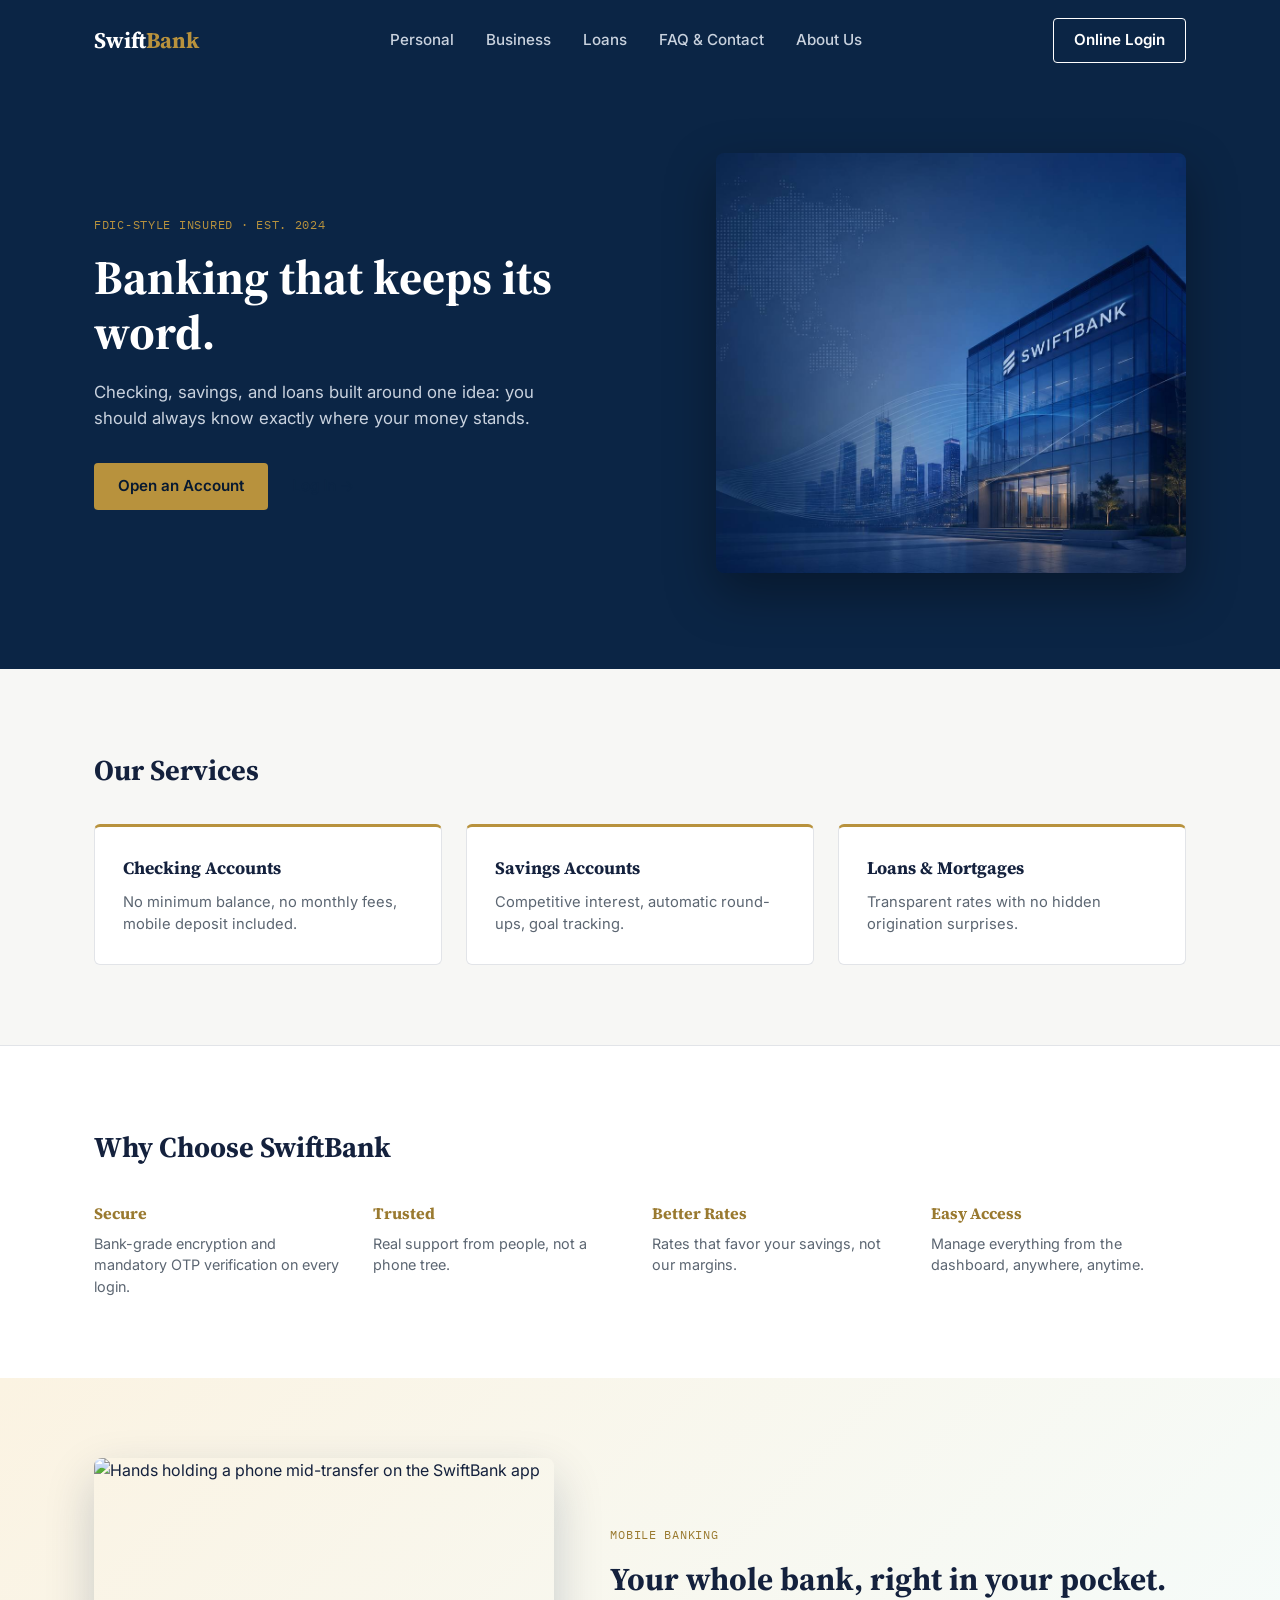
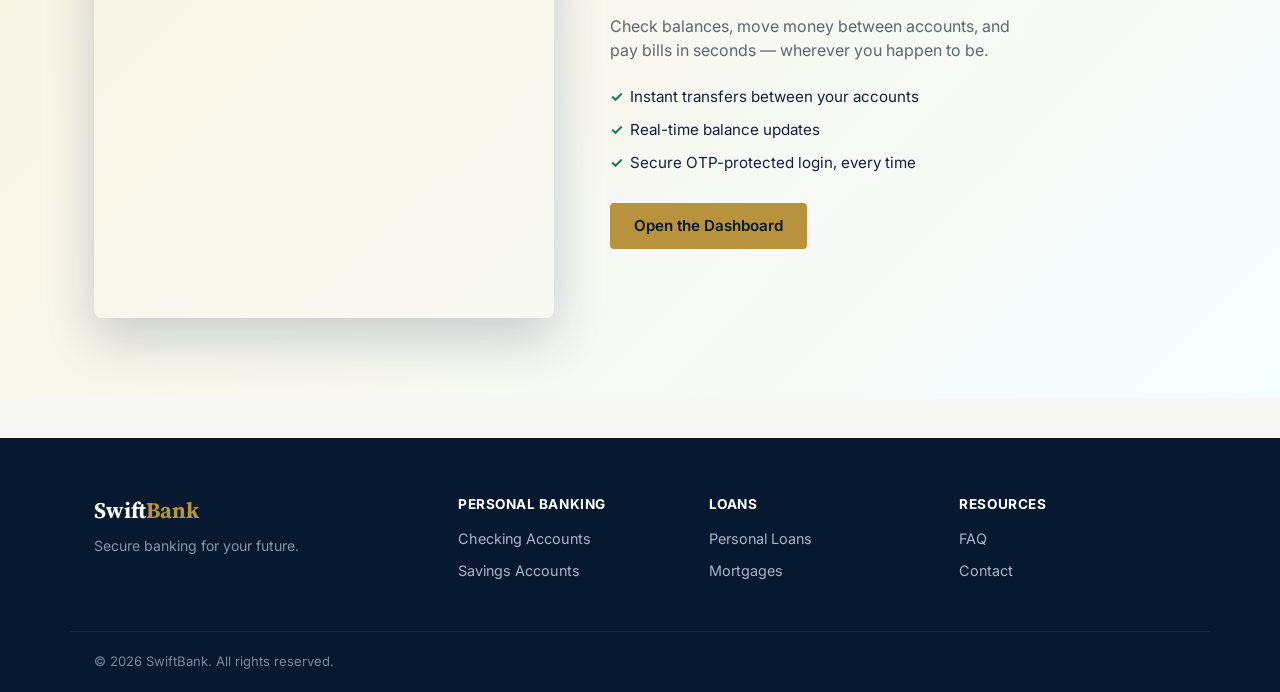
==== index.html @ f2fc4109 "first commit" ====
<!DOCTYPE html>
<html lang="en">
<head>
  <meta charset="UTF-8">
  <meta name="viewport" content="width=device-width, initial-scale=1.0">
  <title>SwiftBank | Secure Banking for Your Future</title>
  <link rel="preconnect" href="https://fonts.googleapis.com">
  <link href="https://fonts.googleapis.com/css2?family=Source+Serif+4:wght@600;700&family=Inter:wght@400;500;600&family=IBM+Plex+Mono:wght@500&display=swap" rel="stylesheet">
  <link rel="stylesheet" href="Asset/css/index.css">
  <link rel="shortcut icon" href="Asset/image/photo_6044102881058688606_y.jpg" type="image/x-icon">
</head>
<body>

  <header class="site-header">
    <div class="container nav-wrap">
      <a href="index.html" class="logo">Swift<span>Bank</span></a>
      <nav class="main-nav">
        <a href="accounts.html">Personal</a>
        <a href="accounts.html#business">Business</a>
        <a href="loans.html">Loans</a>
        <a href="faq-contact.html">FAQ &amp; Contact</a>
        <a href="about us.html">About Us</a>
      </nav>
      <a href="login.html" class="btn btn-outline">Online Login</a>
    </div>
  </header>

  <section class="hero">
    <div class="container hero-wrap">
      <div class="hero-copy">
        <p class="eyebrow">FDIC-style insured &middot; est. 2024</p>
        <h1>Banking that keeps its word.</h1>
        <p class="hero-sub">Checking, savings, and loans built around one idea: you should always know exactly where your money stands.</p>
        <div class="hero-actions">
          <a href="signup.html" class="btn btn-primary">Open an Account</a>
          <a href="login.html" class="btn btn-ghost">Log In &rarr;</a>
        </div>
      </div>
      <div class="hero-image">
        <img src="Asset/image/photo_6044102881058688589_y.jpg" alt="Colleagues smiling and reviewing finances together in a modern office">
      </div>
    </div>
  </section>

  <section class="services">
    <div class="container">
      <h2>Our Services</h2>
      <div class="card-grid">
        <a href="accounts.html" class="service-card">
          <h3>Checking Accounts</h3>
          <p>No minimum balance, no monthly fees, mobile deposit included.</p>
        </a>
        <a href="accounts.html" class="service-card">
          <h3>Savings Accounts</h3>
          <p>Competitive interest, automatic round-ups, goal tracking.</p>
        </a>
        <a href="loans.html" class="service-card">
          <h3>Loans &amp; Mortgages</h3>
          <p>Transparent rates with no hidden origination surprises.</p>
        </a>
      </div>
    </div>
  </section>

  <section class="why-us">
    <div class="container">
      <h2>Why Choose SwiftBank</h2>
      <div class="why-grid">
        <div class="why-item">
          <h3>Secure</h3>
          <p>Bank-grade encryption and mandatory OTP verification on every login.</p>
        </div>
        <div class="why-item">
          <h3>Trusted</h3>
          <p>Real support from people, not a phone tree.</p>
        </div>
        <div class="why-item">
          <h3>Better Rates</h3>
          <p>Rates that favor your savings, not our margins.</p>
        </div>
        <div class="why-item">
          <h3>Easy Access</h3>
          <p>Manage everything from the dashboard, anywhere, anytime.</p>
        </div>
      </div>
    </div>
  </section>

  <section class="mobile-feature">
    <div class="container mobile-feature-wrap">
      <div class="mobile-feature-image">
        <img src="https://images.unsplash.com/photo-1681826291722-70bd7e9e6fc3?auto=format&fit=crop&w=800&q=80" alt="Hands holding a phone mid-transfer on the SwiftBank app">
      </div>
      <div class="mobile-feature-copy">
        <p class="eyebrow eyebrow--dark">Mobile Banking</p>
        <h2>Your whole bank, right in your pocket.</h2>
        <p class="mobile-feature-sub">Check balances, move money between accounts, and pay bills in seconds &mdash; wherever you happen to be.</p>
        <ul class="feature-list">
          <li>Instant transfers between your accounts</li>
          <li>Real-time balance updates</li>
          <li>Secure OTP-protected login, every time</li>
        </ul>
        <a href="signup.html" class="btn btn-primary">Open the Dashboard</a>
      </div>
    </div>
  </section>

  <footer class="site-footer">
    <div class="container footer-wrap">
      <div>
        <p class="logo footer-logo">Swift<span>Bank</span></p>
        <p class="footer-tagline">Secure banking for your future.</p>
      </div>
      <div class="footer-col">
        <h4>Personal Banking</h4>
        <a href="accounts.html">Checking Accounts</a>
        <a href="accounts.html">Savings Accounts</a>
      </div>
      <div class="footer-col">
        <h4>Loans</h4>
        <a href="loans.html">Personal Loans</a>
        <a href="loans.html">Mortgages</a>
      </div>
      <div class="footer-col">
        <h4>Resources</h4>
        <a href="faq-contact.html">FAQ</a>
        <a href="faq-contact.html">Contact</a>
      </div>
    </div>
    <div class="container footer-bottom">
      <p>&copy; 2026 SwiftBank. All rights reserved.</p>
    </div>
  </footer>

</body>
</html>
---- Asset/css/index.css ----
/* ---------- Reset ---------- */
* { margin: 0; padding: 0; box-sizing: border-box; }
img { max-width: 100%; display: block; }
a { text-decoration: none; color: inherit; }
ul { list-style: none; }

/* ---------- Tokens ---------- */
:root {
  --navy: #0B2545;
  --navy-dark: #071931;
  --ink: #14213D;
  --slate: #5C6672;
  --brass: #B8923D;
  --brass-dark: #9A7A30;
  --green: #1F7A5C;
  --bg: #F7F7F5;
  --white: #FFFFFF;
  --border: #E2E4E8;

  --font-display: 'Source Serif 4', Georgia, serif;
  --font-body: 'Inter', sans-serif;
  --font-mono: 'IBM Plex Mono', monospace;
}

body {
  font-family: var(--font-body);
  color: var(--ink);
  background: var(--bg);
  line-height: 1.5;
}

.container {
  max-width: 1140px;
  margin: 0 auto;
  padding: 0 24px;
}

h1, h2, h3 { font-family: var(--font-display); font-weight: 700; }

/* ---------- Buttons ---------- */
.btn {
  display: inline-block;
  padding: 12px 24px;
  border-radius: 4px;
  font-weight: 600;
  font-size: 0.95rem;
  transition: background 0.2s ease, color 0.2s ease, border-color 0.2s ease;
}
.btn-primary { background: var(--brass); color: var(--navy-dark); }
.btn-primary:hover { background: var(--brass-dark); }
.btn-outline { border: 1px solid var(--white); color: var(--white); padding: 10px 20px; }
.btn-outline:hover { background: var(--white); color: var(--navy); }
.btn-ghost { color: var(--navy); padding: 12px 4px; }
.btn-ghost:hover { color: var(--brass-dark); }

/* ---------- Header ---------- */
.site-header { background: var(--navy); }
.nav-wrap {
  display: flex;
  align-items: center;
  justify-content: space-between;
  padding: 18px 24px;
}
.logo { font-family: var(--font-display); font-size: 1.4rem; font-weight: 700; color: var(--white); }
.logo span { color: var(--brass); }
.main-nav { display: flex; gap: 32px; }
.main-nav a { color: #C9D2DE; font-weight: 500; font-size: 0.95rem; }
.main-nav a:hover { color: var(--white); }

/* ---------- Hero ---------- */
.hero { background: var(--navy); color: var(--white); padding: 72px 0 96px; }
.hero-wrap {
  display: grid;
  grid-template-columns: 1.1fr 0.9fr;
  gap: 48px;
  align-items: center;
}
.eyebrow {
  font-family: var(--font-mono);
  font-size: 0.75rem;
  letter-spacing: 0.06em;
  text-transform: uppercase;
  color: var(--brass);
  margin-bottom: 16px;
}
.hero h1 { font-size: 3rem; line-height: 1.15; margin-bottom: 20px; }
.hero-sub { color: #C9D2DE; font-size: 1.05rem; max-width: 44ch; margin-bottom: 32px; }
.hero-actions { display: flex; gap: 20px; align-items: center; }

/* Statement card: signature element */
.hero-statement {
  background: var(--navy-dark);
  border: 1px solid rgba(255,255,255,0.1);
  border-radius: 8px;
  padding: 28px;
}
.statement-label { font-family: var(--font-mono); font-size: 0.75rem; color: #93A0B4; text-transform: uppercase; letter-spacing: 0.05em; }
.statement-figure { font-family: var(--font-mono); font-size: 2.4rem; color: var(--white); margin: 8px 0 24px; }
.statement-lines { border-top: 1px dashed rgba(255,255,255,0.15); }
.statement-row {
  display: flex;
  justify-content: space-between;
  font-family: var(--font-mono);
  font-size: 0.9rem;
  padding: 12px 0;
  border-bottom: 1px dashed rgba(255,255,255,0.15);
  color: #C9D2DE;
}

.hero-image { border-radius: 8px; overflow: hidden; box-shadow: 0 20px 50px rgba(0,0,0,0.35); }
.hero-image img { width: 100%; height: 420px; object-fit: cover; }

/* ---------- Services ---------- */
.services { padding: 80px 0; }
.services h2 { font-size: 1.8rem; margin-bottom: 32px; }
.card-grid { display: grid; grid-template-columns: repeat(3, 1fr); gap: 24px; }
.service-card {
  background: var(--white);
  border: 1px solid var(--border);
  border-top: 3px solid var(--brass);
  border-radius: 6px;
  padding: 28px;
}
.service-card:hover { border-color: var(--brass); box-shadow: 0 4px 16px rgba(11,37,69,0.08); }
.service-card h3 { font-size: 1.1rem; margin-bottom: 10px; }
.service-card p { color: var(--slate); font-size: 0.92rem; }

/* ---------- Why Us ---------- */
.why-us { background: var(--white); padding: 80px 0; border-top: 1px solid var(--border); }
.why-us h2 { font-size: 1.8rem; margin-bottom: 32px; }
.why-grid { display: grid; grid-template-columns: repeat(4, 1fr); gap: 24px; }

.why-item h3 { font-size: 1rem; color: var(--brass-dark); margin-bottom: 8px; }
.why-item p { color: var(--slate); font-size: 0.9rem; }

/* ---------- Footer ---------- */
.site-footer { background: var(--navy-dark); color: #C9D2DE; padding: 56px 0 0; margin-top: 40px; }
.footer-wrap { display: grid; grid-template-columns: 1.5fr repeat(3, 1fr); gap: 24px; padding-bottom: 40px; }
.footer-logo { color: var(--white); margin-bottom: 8px; }
.footer-tagline { font-size: 0.88rem; color: #8895A7; }
.footer-col h4 { font-size: 0.85rem; text-transform: uppercase; letter-spacing: 0.04em; color: var(--white); margin-bottom: 14px; }
.footer-col a { display: block; font-size: 0.9rem; margin-bottom: 10px; color: #A9B4C4; }
.footer-col a:hover { color: var(--brass); }
.footer-bottom { border-top: 1px solid rgba(255,255,255,0.08); padding: 20px 24px; font-size: 0.82rem; color: #7A889D; }

/* ---------- Responsive ---------- */
@media (max-width: 860px) {
  .main-nav { display: none; }
  .hero-wrap { grid-template-columns: 1fr; }
  .hero h1 { font-size: 2.2rem; }
  .card-grid { grid-template-columns: 1fr; }
  .why-grid { grid-template-columns: 1fr 1fr; }
  .footer-wrap { grid-template-columns: 1fr 1fr; }
}

why-item h3 { font-size: 1rem; color: var(--brass-dark); margin-bottom: 8px; }
.why-item p { color: var(--slate); font-size: 0.9rem; }

/* ---------- Page Hero (secondary pages) ---------- */
.page-hero { background: var(--navy); color: var(--white); padding: 64px 0; }
.page-hero h1 { font-size: 2.3rem; max-width: 20ch; margin: 12px 0 16px; }
.page-hero-sub { color: #C9D2DE; max-width: 56ch; font-size: 1rem; }

/* ---------- Accounts ---------- */
.accounts-section { padding: 72px 0; }
.accounts-section--alt { background: var(--white); border-top: 1px solid var(--border); border-bottom: 1px solid var(--border); }
.accounts-section h2 { font-size: 1.7rem; margin-bottom: 28px; }
.account-grid { display: grid; grid-template-columns: repeat(2, 1fr); gap: 24px; }
.account-card {
  background: var(--white);
  border: 1px solid var(--border);
  border-radius: 6px;
  padding: 32px;
}
.accounts-section--alt .account-card { background: var(--bg); }
.account-card h3 { font-size: 1.2rem; margin-bottom: 6px; }
.account-rate { font-family: var(--font-mono); font-size: 1.6rem; color: var(--brass-dark); margin-bottom: 20px; }
.account-rate span { font-family: var(--font-body); font-size: 0.85rem; color: var(--slate); font-weight: 500; }
.feature-list { margin-bottom: 24px; }
.feature-list li { position: relative; padding-left: 20px; font-size: 0.9rem; color: var(--slate); margin-bottom: 10px; }
.feature-list li::before { content: "\2713"; position: absolute; left: 0; color: var(--green); font-weight: 700; }

/* ---------- CTA Band ---------- */
.cta-band { background: var(--navy-dark); padding: 56px 0; }
.cta-band-wrap { display: flex; align-items: center; justify-content: space-between; flex-wrap: wrap; gap: 20px; }
.cta-band h2 { color: var(--white); font-size: 1.5rem; }

/* ---------- Footer ---------- */
.site-footer { background: var(--navy-dark); color: #C9D2DE; padding: 56px 0 0; margin-top: 40px; }
.footer-wrap { display: grid; grid-template-columns: 1.5fr repeat(3, 1fr); gap: 24px; padding-bottom: 40px; }
.footer-logo { color: var(--white); margin-bottom: 8px; }
.footer-tagline { font-size: 0.88rem; color: #8895A7; }
.footer-col h4 { font-size: 0.85rem; text-transform: uppercase; letter-spacing: 0.04em; color: var(--white); margin-bottom: 14px; }
.footer-col a { display: block; font-size: 0.9rem; margin-bottom: 10px; color: #A9B4C4; }
.footer-col a:hover { color: var(--brass); }
.footer-bottom { border-top: 1px solid rgba(255,255,255,0.08); padding: 20px 24px; font-size: 0.82rem; color: #7A889D; }

/* ---------- Responsive ---------- */
@media (max-width: 860px) {
  .main-nav { display: none; }
  .hero-wrap { grid-template-columns: 1fr; }
  .hero h1 { font-size: 2.2rem; }
  .card-grid { grid-template-columns: 1fr; }
  .account-grid { grid-template-columns: 1fr; }
  .why-grid { grid-template-columns: 1fr 1fr; }
  .footer-wrap { grid-template-columns: 1fr 1fr; }
}



.faq-list { max-width: 760px; }
.faq-item { border-bottom: 1px solid var(--border); }
.faq-question {
  width: 100%;
  display: flex;
  align-items: center;
  justify-content: space-between;
  background: none;
  border: none;
  cursor: pointer;
  padding: 20px 4px;
  font-family: var(--font-body);
  font-size: 1rem;
  font-weight: 600;
  color: var(--ink);
  text-align: left;
}
.faq-icon {
  font-family: var(--font-mono);
  font-size: 1.2rem;
  color: var(--brass-dark);
  transition: transform 0.2s ease;
}
.faq-question[aria-expanded="true"] .faq-icon { transform: rotate(45deg); }
.faq-answer {
  max-height: 0;
  overflow: hidden;
  transition: max-height 0.25s ease;
}
.faq-answer p { padding: 0 4px 20px; color: var(--slate); font-size: 0.92rem; max-width: 60ch; }
.faq-item.open .faq-answer { max-height: 200px; }

.faq-wrap { display: grid; grid-template-columns: 1fr 320px; gap: 40px; align-items: start; }
.faq-wrap .faq-list { max-width: none; }
.faq-image { position: sticky; top: 24px; }
.faq-image img { width: 100%; border-radius: 8px; box-shadow: 0 12px 32px rgba(11,37,69,0.15); }
.faq-image-caption { text-align: center; font-size: 0.85rem; color: var(--slate); margin-top: 12px; }

/* ---------- Contact ---------- */
.contact-grid { display: grid; grid-template-columns: 1.3fr 1fr; gap: 24px; align-items: start; }
.contact-form {
  background: var(--white);
  border: 1px solid var(--border);
  border-radius: 6px;
  padding: 32px;
  display: flex;
  flex-direction: column;
  gap: 18px;
}
.form-group { display: flex; flex-direction: column; gap: 6px; }
.form-group label { font-size: 0.85rem; font-weight: 600; color: var(--ink); }
.form-group input, .form-group textarea {
  font-family: var(--font-body);
  font-size: 0.95rem;
  padding: 11px 14px;
  border: 1px solid var(--border);
  border-radius: 4px;
  background: var(--bg);
}
.form-group input:focus, .form-group textarea:focus { outline: 2px solid var(--brass); border-color: var(--brass); }
.contact-form .btn { align-self: flex-start; border: none; cursor: pointer; }

.contact-info-card {
  background: var(--navy);
  color: var(--white);
  border-radius: 6px;
  padding: 32px;
}
.contact-info-card h3 { font-size: 1.1rem; margin-bottom: 20px; }
.contact-info-row { font-family: var(--font-mono); font-size: 0.9rem; color: #C9D2DE; padding: 10px 0; border-bottom: 1px dashed rgba(255,255,255,0.15); }
.contact-info-row span { display: block; font-family: var(--font-body); font-size: 0.72rem; text-transform: uppercase; letter-spacing: 0.05em; color: var(--brass); margin-bottom: 4px; }

/* ---------- Page Hero (secondary pages) ---------- */
.page-hero { background: var(--navy); color: var(--white); padding: 64px 0; }
.page-hero h1 { font-size: 2.3rem; max-width: 20ch; margin: 12px 0 16px; }
.page-hero-sub { color: #C9D2DE; max-width: 56ch; font-size: 1rem; }

/* ---------- Accounts ---------- */
.accounts-section { padding: 72px 0; }
.accounts-section--alt { background: var(--white); border-top: 1px solid var(--border); border-bottom: 1px solid var(--border); }
.accounts-section h2 { font-size: 1.7rem; margin-bottom: 28px; }
.account-grid { display: grid; grid-template-columns: repeat(2, 1fr); gap: 24px; }
.account-card {
  background: var(--white);
  border: 1px solid var(--border);
  border-radius: 6px;
  padding: 32px;
}
.accounts-section--alt .account-card { background: var(--bg); }
.account-card h3 { font-size: 1.2rem; margin-bottom: 6px; }
.account-rate { font-family: var(--font-mono); font-size: 1.6rem; color: var(--brass-dark); margin-bottom: 20px; }
.account-rate span { font-family: var(--font-body); font-size: 0.85rem; color: var(--slate); font-weight: 500; }
.feature-list { margin-bottom: 24px; }
.feature-list li { position: relative; padding-left: 20px; font-size: 0.9rem; color: var(--slate); margin-bottom: 10px; }
.feature-list li::before { content: "\2713"; position: absolute; left: 0; color: var(--green); font-weight: 700; }

/* ---------- FAQ Accordion ---------- */
.faq-list { max-width: 760px; }
.faq-item { border-bottom: 1px solid var(--border); }
.faq-question {
  width: 100%;
  display: flex;
  align-items: center;
  justify-content: space-between;
  background: none;
  border: none;
  cursor: pointer;
  padding: 20px 4px;
  font-family: var(--font-body);
  font-size: 1rem;
  font-weight: 600;
  color: var(--ink);
  text-align: left;
}
.faq-icon {
  font-family: var(--font-mono);
  font-size: 1.2rem;
  color: var(--brass-dark);
  transition: transform 0.2s ease;
}
.faq-question[aria-expanded="true"] .faq-icon { transform: rotate(45deg); }
.faq-answer {
  max-height: 0;
  overflow: hidden;
  transition: max-height 0.25s ease;
}
.faq-answer p { padding: 0 4px 20px; color: var(--slate); font-size: 0.92rem; max-width: 60ch; }
.faq-item.open .faq-answer { max-height: 200px; }

/* ---------- Contact ---------- */
.contact-grid { display: grid; grid-template-columns: 1.3fr 1fr; gap: 32px; align-items: start; }
.contact-form { background: var(--white); border: 1px solid var(--border); border-radius: 6px; padding: 28px; }
.form-group { margin-bottom: 18px; }
.form-group label { display: block; font-size: 0.85rem; font-weight: 600; margin-bottom: 6px; color: var(--ink); }
.form-group input,
.form-group textarea {
  width: 100%;
  padding: 10px 12px;
  border: 1px solid var(--border);
  border-radius: 4px;
  font-family: var(--font-body);
  font-size: 0.92rem;
  color: var(--ink);
  resize: vertical;
}
.form-group input:focus,
.form-group textarea:focus { outline: none; border-color: var(--brass); }
.contact-info-card { background: var(--navy); color: var(--white); border-radius: 6px; padding: 28px; }
.contact-info-card h3 { font-size: 1.05rem; margin-bottom: 18px; }
.contact-info-row { display: flex; flex-direction: column; gap: 2px; font-size: 0.92rem; margin-bottom: 16px; color: #C9D2DE; }
.contact-info-row span { font-family: var(--font-mono); font-size: 0.72rem; text-transform: uppercase; letter-spacing: 0.05em; color: var(--brass); }

/* ---------- Steps (How It Works) ---------- */
.steps-grid { display: grid; grid-template-columns: repeat(3, 1fr); gap: 32px; }
.step-item { position: relative; }
.step-num {
  display: inline-flex;
  align-items: center;
  justify-content: center;
  width: 36px;
  height: 36px;
  border-radius: 50%;
  background: var(--navy);
  color: var(--brass);
  font-family: var(--font-mono);
  font-weight: 600;
  margin-bottom: 16px;
}
.step-item h3 { font-size: 1.05rem; margin-bottom: 8px; }
.step-item p { color: var(--slate); font-size: 0.9rem; }

/* ---------- CTA Band ---------- */
.cta-band { background: var(--navy-dark); padding: 56px 0; }
.cta-band-wrap { display: flex; align-items: center; justify-content: space-between; flex-wrap: wrap; gap: 20px; }
.cta-band h2 { color: var(--white); font-size: 1.5rem; }

/* ---------- Footer ---------- */
.site-footer { background: var(--navy-dark); color: #C9D2DE; padding: 56px 0 0; margin-top: 40px; }
.footer-wrap { display: grid; grid-template-columns: 1.5fr repeat(3, 1fr); gap: 24px; padding-bottom: 40px; }
.footer-logo { color: var(--white); margin-bottom: 8px; }
.footer-tagline { font-size: 0.88rem; color: #8895A7; }
.footer-col h4 { font-size: 0.85rem; text-transform: uppercase; letter-spacing: 0.04em; color: var(--white); margin-bottom: 14px; }
.footer-col a { display: block; font-size: 0.9rem; margin-bottom: 10px; color: #A9B4C4; }
.footer-col a:hover { color: var(--brass); }
.footer-bottom { border-top: 1px solid rgba(255,255,255,0.08); padding: 20px 24px; font-size: 0.82rem; color: #7A889D; }

/* ---------- Responsive ---------- */
@media (max-width: 860px) {
  .main-nav { display: none; }
  .hero-wrap { grid-template-columns: 1fr; }
  .hero h1 { font-size: 2.2rem; }
  .card-grid { grid-template-columns: 1fr; }
  .account-grid { grid-template-columns: 1fr; }
  .steps-grid { grid-template-columns: 1fr; }
  .contact-grid { grid-template-columns: 1fr; }
  .why-grid { grid-template-columns: 1fr 1fr; }
  .footer-wrap { grid-template-columns: 1fr 1fr; }
}


/* ---------- Auth Pages (Signup / Login / OTP) ---------- */
.auth-body { background: var(--navy); min-height: 100vh; }
.auth-header { padding: 24px 32px; }
.auth-header .logo { color: var(--white); }
.auth-page {
  display: flex;
  align-items: center;
  justify-content: center;
  padding: 20px 20px 60px;
}
.auth-card {
  background: var(--white);
  border-radius: 10px;
  padding: 40px 36px;
  width: 100%;
  max-width: 420px;
  box-shadow: 0 20px 50px rgba(0,0,0,0.25);
  animation: card-rise 0.35s ease both;
}
@keyframes card-rise {
  from { opacity: 0; transform: translateY(14px); }
  to { opacity: 1; transform: translateY(0); }
}
.auth-badge {
  display: inline-block;
  font-family: var(--font-mono);
  font-size: 0.72rem;
  color: var(--brass-dark);
  background: #FBF3E2;
  padding: 4px 10px;
  border-radius: 20px;
  margin-bottom: 16px;
}
.auth-card h1 { font-size: 1.5rem; margin-bottom: 6px; }
.auth-subtitle { color: var(--slate); font-size: 0.92rem; margin-bottom: 24px; }
.auth-form .form-group { margin-bottom: 18px; }
.btn-block { width: 100%; text-align: center; margin-top: 4px; border: none; cursor: pointer; }
.auth-footer-link { text-align: center; font-size: 0.88rem; color: var(--slate); margin-top: 16px; }
auth-footer-link a { color: var(--brass-dark); font-weight: 600; }
.auth-footer-link a:hover { text-decoration: underline; }

/* Password toggle */
.password-field { position: relative; }
.password-field input { padding-right: 42px; }
.password-toggle {
  position: absolute;
  right: 10px;
  top: 50%;
  transform: translateY(-50%);
  background: none;
  border: none;
  cursor: pointer;
  font-size: 1rem;
  opacity: 0.6;
}
.password-toggle:hover { opacity: 1; }

/* Shield icon (OTP page) */
.shield-icon { font-size: 2.2rem; margin-bottom: 12px; }

/* OTP boxes */
.otp-boxes { display: flex; gap: 10px; justify-content: center; margin-bottom: 24px; }
.otp-digit {
  width: 46px;
  height: 54px;
  text-align: center;
  font-family: var(--font-mono);
  font-size: 1.3rem;
  border: 1px solid var(--border);
  border-radius: 6px;
}
.otp-digit:focus { outline: none; border-color: var(--brass); box-shadow: 0 0 0 3px rgba(184,146,61,0.15); }

/* ---------- Footer ---------- */
.site-footer { background: var(--navy-dark); color: #C9D2DE; padding: 56px 0 0; margin-top: 40px; }
.footer-wrap { display: grid; grid-template-columns: 1.5fr repeat(3, 1fr); gap: 24px; padding-bottom: 40px; }
.footer-logo { color: var(--white); margin-bottom: 8px; }
.footer-tagline { font-size: 0.88rem; color: #8895A7; }
.footer-col h4 { font-size: 0.85rem; text-transform: uppercase; letter-spacing: 0.04em; color: var(--white); margin-bottom: 14px; }
.footer-col a { display: block; font-size: 0.9rem; margin-bottom: 10px; color: #A9B4C4; }
.footer-col a:hover { color: var(--brass); }
.footer-bottom { border-top: 1px solid rgba(255,255,255,0.08); padding: 20px 24px; font-size: 0.82rem; color: #7A889D; }

/* ---------- Responsive ---------- */
@media (max-width: 860px) {
  .main-nav { display: none; }
  .hero-wrap { grid-template-columns: 1fr; }
  .hero h1 { font-size: 2.2rem; }
  .card-grid { grid-template-columns: 1fr; }
  .account-grid { grid-template-columns: 1fr; }
  .steps-grid { grid-template-columns: 1fr; }
  .contact-grid { grid-template-columns: 1fr; }
  .why-grid { grid-template-columns: 1fr 1fr; }
  .footer-wrap { grid-template-columns: 1fr 1fr; }
}


/* ---------- Dashboard Layout ---------- */
.dashboard-body { background: var(--bg); }
.dashboard-layout { display: grid; grid-template-columns: 240px 1fr; min-height: 100vh; }

/* Sidebar */
.sidebar {
  background: var(--navy-dark);
  padding: 24px 20px;
  display: flex;
  flex-direction: column;
}
.sidebar-logo { display: block; margin-bottom: 40px; }
.sidebar-nav { display: flex; flex-direction: column; gap: 4px; flex-grow: 1; }
.sidebar-link {
  display: flex;
  align-items: center;
  gap: 12px;
  padding: 11px 14px;
  border-radius: 6px;
  color: #A9B4C4;
  font-size: 0.92rem;
  font-weight: 500;
}
.sidebar-link:hover { background: rgba(255,255,255,0.06); color: var(--white); }
.sidebar-link.active { background: var(--brass); color: var(--navy-dark); font-weight: 600; }
.sidebar-icon { font-size: 1rem; }
.sidebar-logout { color: #7A889D; font-size: 0.85rem; padding: 11px 14px; }
.sidebar-logout:hover { color: var(--white); }

/* Main */
.dashboard-main { padding: 32px 40px 60px; }
.dashboard-topbar { display: flex; align-items: center; justify-content: space-between; margin-bottom: 28px; }
.dashboard-topbar h1 { font-size: 1.6rem; }
.topbar-actions { display: flex; align-items: center; gap: 18px; }
.icon-btn { position: relative; background: var(--white); border: 1px solid var(--border); border-radius: 8px; width: 40px; height: 40px; cursor: pointer; font-size: 1rem; }
.notif-dot { position: absolute; top: 8px; right: 9px; width: 7px; height: 7px; border-radius: 50%; background: #C13B3B; }
.avatar { width: 40px; height: 40px; border-radius: 50%; background: var(--brass); color: var(--navy-dark); display: flex; align-items: center; justify-content: center; font-family: var(--font-mono); font-weight: 600; font-size: 0.85rem; }

/* Metric cards */
.metrics-grid { display: grid; grid-template-columns: repeat(4, 1fr); gap: 20px; margin-bottom: 28px; }
.metric-card { background: var(--white); border: 1px solid var(--border); border-radius: 8px; padding: 22px; }
.metric-label { font-size: 0.82rem; color: var(--slate); margin-bottom: 10px; }
.metric-value { font-family: var(--font-mono); font-size: 1.5rem; color: var(--ink); margin-bottom: 8px; }
.metric-trend { font-size: 0.78rem; font-weight: 600; }
.metric-trend--up { color: var(--green); }
.metric-trend--down { color: #C13B3B; }
.metric-trend--neutral { color: var(--slate); font-weight: 500; }

/* Two-column panels */
.dashboard-columns { display: grid; grid-template-columns: 1fr 1fr; gap: 20px; align-items: start; }
.panel { background: var(--white); border: 1px solid var(--border); border-radius: 8px; padding: 28px; }
.panel h2 { font-size: 1.1rem; margin-bottom: 20px; }
.panel-header { display: flex; align-items: center; justify-content: space-between; margin-bottom: 20px; }
.panel-header h2 { margin-bottom: 0; }
.panel-link { font-size: 0.85rem; color: var(--brass-dark); font-weight: 600; }
.panel-link:hover { text-decoration: underline; }

/* Quick Transfer form */
.transfer-form .form-group { margin-bottom: 16px; }
.form-row { display: grid; grid-template-columns: 1fr 1fr; gap: 14px; }
.transfer-form select {
  width: 100%;
  padding: 10px 12px;
  border: 1px solid var(--border);
  border-radius: 4px;
  font-family: var(--font-body);
  font-size: 0.9rem;
  background: var(--bg);
  color: var(--ink);
}
.transfer-confirm { text-align: center; font-size: 0.85rem; color: var(--green); font-weight: 600; margin-top: 14px; min-height: 1em; }

/* Transaction list */
.transaction-list { display: flex; flex-direction: column; gap: 4px; }
.transaction-item { display: flex; align-items: center; gap: 14px; padding: 12px 0; border-bottom: 1px solid var(--border); }
.transaction-item:last-child { border-bottom: none; }
.transaction-icon { width: 38px; height: 38px; border-radius: 8px; background: var(--bg); display: flex; align-items: center; justify-content: center; font-size: 1.05rem; flex-shrink: 0; }
.transaction-details { display: flex; flex-direction: column; gap: 2px; flex-grow: 1; }
.transaction-name { font-size: 0.92rem; font-weight: 600; color: var(--ink); }
.transaction-date { font-size: 0.78rem; color: var(--slate); }
.transaction-amount { font-family: var(--font-mono); font-size: 0.92rem; font-weight: 600; }
.transaction-amount--positive { color: var(--green); }
.transaction-amount--negative { color: var(--ink); }

/* ---------- Footer ---------- */
.site-footer { background: var(--navy-dark); color: #C9D2DE; padding: 56px 0 0; margin-top: 40px; }
.footer-wrap { display: grid; grid-template-columns: 1.5fr repeat(3, 1fr); gap: 24px; padding-bottom: 40px; }
.footer-logo { color: var(--white); margin-bottom: 8px; }
.footer-tagline { font-size: 0.88rem; color: #8895A7; }
.footer-col h4 { font-size: 0.85rem; text-transform: uppercase; letter-spacing: 0.04em; color: var(--white); margin-bottom: 14px; }
.footer-col a { display: block; font-size: 0.9rem; margin-bottom: 10px; color: #A9B4C4; }
.footer-col a:hover { color: var(--brass); }
.footer-bottom { border-top: 1px solid rgba(255,255,255,0.08); padding: 20px 24px; font-size: 0.82rem; color: #7A889D; }

/* ---------- Responsive ---------- */
@media (max-width: 860px) {
  .main-nav { display: none; }
  .hero-wrap { grid-template-columns: 1fr; }
  .hero h1 { font-size: 2.2rem; }
  .card-grid { grid-template-columns: 1fr; }
  .account-grid { grid-template-columns: 1fr; }
  .steps-grid { grid-template-columns: 1fr; }
  .contact-grid { grid-template-columns: 1fr; }
  .faq-wrap {grid-template-columns: 1fr;}
  .why-grid { grid-template-columns: 1fr 1fr; }
  .footer-wrap { grid-template-columns: 1fr 1fr; }
  .dashboard-layout { grid-template-columns: 1fr; }
  .sidebar { display: none; }
  .metrics-grid { grid-template-columns: 1fr 1fr; }
  .dashboard-columns { grid-template-columns: 1fr; }
  .form-row { grid-template-columns: 1fr; }
  .dashboard-main { padding: 24px; }
}

/* Filter bar (Transaction History) */
.filter-bar { display: flex; gap: 10px; margin-bottom: 20px; }
.filter-btn {
  padding: 8px 18px;
  border: 1px solid var(--border);
  border-radius: 20px;
  background: var(--white);
  font-family: var(--font-body);
  font-size: 0.85rem;
  font-weight: 600;
  color: var(--slate);
  cursor: pointer;
}
.filter-btn:hover { border-color: var(--brass); }
.filter-btn.active { background: var(--navy); color: var(--white); border-color: var(--navy); }
.panel--wide { max-width: 720px; }

/* ---------- Footer ---------- */
.site-footer { background: var(--navy-dark); color: #C9D2DE; padding: 56px 0 0; margin-top: 40px; }
.footer-wrap { display: grid; grid-template-columns: 1.5fr repeat(3, 1fr); gap: 24px; padding-bottom: 40px; }
.footer-logo { color: var(--white); margin-bottom: 8px; }
.footer-tagline { font-size: 0.88rem; color: #8895A7; }
.footer-col h4 { font-size: 0.85rem; text-transform: uppercase; letter-spacing: 0.04em; color: var(--white); margin-bottom: 14px; }
.footer-col a { display: block; font-size: 0.9rem; margin-bottom: 10px; color: #A9B4C4; }
.footer-col a:hover { color: var(--brass); }
.footer-bottom { border-top: 1px solid rgba(255,255,255,0.08); padding: 20px 24px; font-size: 0.82rem; color: #7A889D; }

/* ---------- Responsive ---------- */
@media (max-width: 860px) {
  .main-nav { display: none; }
  .hero-wrap { grid-template-columns: 1fr; }
  .hero h1 { font-size: 2.2rem; }
  .card-grid { grid-template-columns: 1fr; }
  .account-grid { grid-template-columns: 1fr; }
  .steps-grid { grid-template-columns: 1fr; }
  .contact-grid { grid-template-columns: 1fr; }
  .faq-wrap { grid-template-columns: 1fr; }
  .why-grid { grid-template-columns: 1fr 1fr; }
  .footer-wrap { grid-template-columns: 1fr 1fr; }
  .dashboard-layout { grid-template-columns: 1fr; }
  .sidebar { display: none; }
  .metrics-grid { grid-template-columns: 1fr 1fr; }
  .dashboard-columns { grid-template-columns: 1fr; }
  .form-row { grid-template-columns: 1fr; }
  .dashboard-main { padding: 24px; }
}

/* Statements */
.page-lead { color: var(--slate); font-size: 0.95rem; margin-bottom: 24px; max-width: 60ch; }
.statement-list { display: flex; flex-direction: column; }
.statement-row { display: flex; align-items: center; gap: 16px; padding: 16px 0; border-bottom: 1px solid var(--border); }
.statement-row:last-child { border-bottom: none; }
.statement-icon { font-size: 1.3rem; width: 40px; height: 40px; border-radius: 8px; background: var(--bg); display: flex; align-items: center; justify-content: center; flex-shrink: 0; }
.statement-info { display: flex; flex-direction: column; gap: 3px; flex-grow: 1; }
.statement-title { font-size: 0.95rem; font-weight: 600; color: var(--ink); }
.statement-meta { font-size: 0.8rem; color: var(--slate); }
.btn-outline-dark { background: none; border: 1px solid var(--navy); color: var(--navy); cursor: pointer; white-space: nowrap; }
.btn-outline-dark:hover { background: var(--navy); color: var(--white); }

/* ---------- Footer ---------- */
.site-footer { background: var(--navy-dark); color: #C9D2DE; padding: 56px 0 0; margin-top: 40px; }
.footer-wrap { display: grid; grid-template-columns: 1.5fr repeat(3, 1fr); gap: 24px; padding-bottom: 40px; }
.footer-logo { color: var(--white); margin-bottom: 8px; }
.footer-tagline { font-size: 0.88rem; color: #8895A7; }
.footer-col h4 { font-size: 0.85rem; text-transform: uppercase; letter-spacing: 0.04em; color: var(--white); margin-bottom: 14px; }
.footer-col a { display: block; font-size: 0.9rem; margin-bottom: 10px; color: #A9B4C4; }
.footer-col a:hover { color: var(--brass); }
.footer-bottom { border-top: 1px solid rgba(255,255,255,0.08); padding: 20px 24px; font-size: 0.82rem; color: #7A889D; }

/* ---------- Responsive ---------- */
@media (max-width: 860px) {
  .main-nav { display: none; }
  .hero-wrap { grid-template-columns: 1fr; }
  .hero h1 { font-size: 2.2rem; }
  .card-grid { grid-template-columns: 1fr; }
  .account-grid { grid-template-columns: 1fr; }
  .steps-grid { grid-template-columns: 1fr; }
  .contact-grid { grid-template-columns: 1fr; }
  .faq-wrap { grid-template-columns: 1fr; }
  .why-grid { grid-template-columns: 1fr 1fr; }
  .footer-wrap { grid-template-columns: 1fr 1fr; }
  .dashboard-layout { grid-template-columns: 1fr; }
  .sidebar { display: none; }
  .metrics-grid { grid-template-columns: 1fr 1fr; }
  .dashboard-columns { grid-template-columns: 1fr; }
  .form-row { grid-template-columns: 1fr; }
  .dashboard-main { padding: 24px; }
}

/* Settings */
.settings-stack { display: flex; flex-direction: column; gap: 20px; max-width: 640px; }
.settings-form .form-group { margin-bottom: 16px; }
.settings-confirm { font-size: 0.85rem; color: var(--green); font-weight: 600; margin-top: 12px; min-height: 1em; }

.toggle { display: flex; align-items: center; gap: 14px; cursor: pointer; margin-bottom: 18px; }
.toggle input { display: none; }
.toggle-track {
  width: 42px;
  height: 24px;
  background: var(--border);
  border-radius: 20px;
  position: relative;
  flex-shrink: 0;
  transition: background 0.2s ease;
}
.toggle-thumb {
  position: absolute;
  top: 3px;
  left: 3px;
  width: 18px;
  height: 18px;
  border-radius: 50%;
  background: var(--white);
  box-shadow: 0 1px 3px rgba(0,0,0,0.25);
  transition: transform 0.2s ease;
}
.toggle input:checked + .toggle-track { background: var(--green); }
.toggle input:checked + .toggle-track .toggle-thumb { transform: translateX(18px); }
.toggle-label { font-size: 0.9rem; color: var(--ink); font-weight: 500; }

/* ---------- Footer ---------- */
.site-footer { background: var(--navy-dark); color: #C9D2DE; padding: 56px 0 0; margin-top: 40px; }
.footer-wrap { display: grid; grid-template-columns: 1.5fr repeat(3, 1fr); gap: 24px; padding-bottom: 40px; }
.footer-logo { color: var(--white); margin-bottom: 8px; }
.footer-tagline { font-size: 0.88rem; color: #8895A7; }
.footer-col h4 { font-size: 0.85rem; text-transform: uppercase; letter-spacing: 0.04em; color: var(--white); margin-bottom: 14px; }
.footer-col a { display: block; font-size: 0.9rem; margin-bottom: 10px; color: #A9B4C4; }
.footer-col a:hover { color: var(--brass); }
.footer-bottom { border-top: 1px solid rgba(255,255,255,0.08); padding: 20px 24px; font-size: 0.82rem; color: #7A889D; }

/* ---------- Responsive ---------- */
@media (max-width: 860px) {
  .main-nav { display: none; }
  .hero-wrap { grid-template-columns: 1fr; }
  .hero h1 { font-size: 2.2rem; }
  .card-grid { grid-template-columns: 1fr; }
  .account-grid { grid-template-columns: 1fr; }
  .steps-grid { grid-template-columns: 1fr; }
  .contact-grid { grid-template-columns: 1fr; }
  .faq-wrap { grid-template-columns: 1fr; }
  .why-grid { grid-template-columns: 1fr 1fr; }
  .footer-wrap { grid-template-columns: 1fr 1fr; }
  .dashboard-layout { grid-template-columns: 1fr; }
  .sidebar { display: none; }
  .metrics-grid { grid-template-columns: 1fr 1fr; }
  .dashboard-columns { grid-template-columns: 1fr; }
  .form-row { grid-template-columns: 1fr; }
  .dashboard-main { padding: 24px; }
}

/* Profile */
.profile-header { display: flex; align-items: center; gap: 24px; }
.profile-avatar-lg {
  width: 80px;
  height: 80px;
  border-radius: 50%;
  background: var(--brass);
  color: var(--navy-dark);
  display: flex;
  align-items: center;
  justify-content: center;
  font-family: var(--font-mono);
  font-size: 1.8rem;
  font-weight: 600;
  flex-shrink: 0;
}
.profile-header-info { flex-grow: 1; }
.profile-header-info h1 { font-size: 1.5rem; margin-bottom: 8px; }
.profile-badge {
  display: inline-block;
  font-family: var(--font-mono);
  font-size: 0.72rem;
  color: var(--brass-dark);
  background: #FBF3E2;
  padding: 4px 10px;
  border-radius: 20px;
}
.profile-since { color: var(--slate); font-size: 0.85rem; margin-top: 8px; }

.profile-columns { display: grid; grid-template-columns: 1fr 1fr; gap: 20px; margin-top: 20px; }
.detail-row, .linked-account-row {
  display: flex;
  justify-content: space-between;
  align-items: center;
  padding: 12px 0;
  border-bottom: 1px solid var(--border);
  font-size: 0.9rem;
}
.detail-row:last-child, .linked-account-row:last-child { border-bottom: none; }
.detail-row span:first-child, .linked-account-row span:first-child { color: var(--slate); }
.detail-row .mono, .linked-account-row .mono { font-family: var(--font-mono); font-weight: 600; color: var(--ink); }

/* ---------- Footer ---------- */
.site-footer { background: var(--navy-dark); color: #C9D2DE; padding: 56px 0 0; margin-top: 40px; }
.footer-wrap { display: grid; grid-template-columns: 1.5fr repeat(3, 1fr); gap: 24px; padding-bottom: 40px; }
.footer-logo { color: var(--white); margin-bottom: 8px; }
.footer-tagline { font-size: 0.88rem; color: #8895A7; }
.footer-col h4 { font-size: 0.85rem; text-transform: uppercase; letter-spacing: 0.04em; color: var(--white); margin-bottom: 14px; }
.footer-col a { display: block; font-size: 0.9rem; margin-bottom: 10px; color: #A9B4C4; }
.footer-col a:hover { color: var(--brass); }
.footer-bottom { border-top: 1px solid rgba(255,255,255,0.08); padding: 20px 24px; font-size: 0.82rem; color: #7A889D; }

/* ---------- Responsive ---------- */
@media (max-width: 860px) {
  .main-nav { display: none; }
  .hero-wrap { grid-template-columns: 1fr; }
  .hero h1 { font-size: 2.2rem; }
  .card-grid { grid-template-columns: 1fr; }
  .account-grid { grid-template-columns: 1fr; }
  .steps-grid { grid-template-columns: 1fr; }
  .contact-grid { grid-template-columns: 1fr; }
  .faq-wrap { grid-template-columns: 1fr; }
  .profile-columns { grid-template-columns: 1fr; }
  .profile-header { flex-direction: column; text-align: center; }
  .why-grid { grid-template-columns: 1fr 1fr; }
  .footer-wrap { grid-template-columns: 1fr 1fr; }
  .dashboard-layout { grid-template-columns: 1fr; }
  .sidebar { display: none; }
  .metrics-grid { grid-template-columns: 1fr 1fr; }
  .dashboard-columns { grid-template-columns: 1fr; }
  .form-row { grid-template-columns: 1fr; }
  .dashboard-main { padding: 24px; }
}


/* ---------- Dashboard Layout ---------- */
.dashboard-body { background: var(--bg); }
.dashboard-layout { display: grid; grid-template-columns: 240px 1fr; min-height: 100vh; }

/* Sidebar */
.sidebar {
  background: var(--navy-dark);
  padding: 24px 20px;
  display: flex;
  flex-direction: column;
}
.sidebar-logo { display: block; margin-bottom: 40px; }
.sidebar-nav { display: flex; flex-direction: column; gap: 4px; flex-grow: 1; }
.sidebar-link {
  display: flex;
  align-items: center;
  gap: 12px;
  padding: 11px 14px;
  border-radius: 6px;
  color: #A9B4C4;
  font-size: 0.92rem;
  font-weight: 500;
}
.sidebar-link:hover { background: rgba(255,255,255,0.06); color: var(--white); }
.sidebar-link.active { background: var(--brass); color: var(--navy-dark); font-weight: 600; }
.sidebar-icon { font-size: 1rem; }
.sidebar-logout { color: #7A889D; font-size: 0.85rem; padding: 11px 14px; }
.sidebar-logout:hover { color: var(--white); }

/* Main */
.dashboard-main { padding: 32px 40px 60px; }
.dashboard-topbar { display: flex; align-items: center; justify-content: space-between; margin-bottom: 28px; }
.dashboard-topbar h1 { font-size: 1.6rem; }
.topbar-actions { display: flex; align-items: center; gap: 18px; }
.icon-btn { position: relative; background: var(--white); border: 1px solid var(--border); border-radius: 8px; width: 40px; height: 40px; cursor: pointer; font-size: 1rem; }
.notif-dot { position: absolute; top: 8px; right: 9px; width: 7px; height: 7px; border-radius: 50%; background: #C13B3B; }
.avatar { width: 40px; height: 40px; border-radius: 50%; background: var(--brass); color: var(--navy-dark); display: flex; align-items: center; justify-content: center; font-family: var(--font-mono); font-weight: 600; font-size: 0.85rem; }

/* Metric cards */
.metrics-grid { display: grid; grid-template-columns: repeat(4, 1fr); gap: 20px; margin-bottom: 28px; }
.metric-card { background: var(--white); border: 1px solid var(--border); border-radius: 8px; padding: 22px; }
.metric-label { font-size: 0.82rem; color: var(--slate); margin-bottom: 10px; }
.metric-value { font-family: var(--font-mono); font-size: 1.5rem; color: var(--ink); margin-bottom: 8px; }
.metric-trend { font-size: 0.78rem; font-weight: 600; }
.metric-trend--up { color: var(--green); }
.metric-trend--down { color: #C13B3B; }
.metric-trend--neutral { color: var(--slate); font-weight: 500; }

/* Two-column panels */
.dashboard-columns { display: grid; grid-template-columns: 1fr 1fr; gap: 20px; align-items: start; }
.panel { background: var(--white); border: 1px solid var(--border); border-radius: 8px; padding: 28px; }
.panel h2 { font-size: 1.1rem; margin-bottom: 20px; }
.panel-header { display: flex; align-items: center; justify-content: space-between; margin-bottom: 20px; }
.panel-header h2 { margin-bottom: 0; }
.panel-link { font-size: 0.85rem; color: var(--brass-dark); font-weight: 600; }
.panel-link:hover { text-decoration: underline; }

/* Quick Transfer form */
.transfer-form .form-group { margin-bottom: 16px; }
.form-row { display: grid; grid-template-columns: 1fr 1fr; gap: 14px; }
.transfer-form select {
  width: 100%;
  padding: 10px 12px;
  border: 1px solid var(--border);
  border-radius: 4px;
  font-family: var(--font-body);
  font-size: 0.9rem;
  background: var(--bg);
  color: var(--ink);
}
.transfer-confirm { text-align: center; font-size: 0.85rem; color: var(--green); font-weight: 600; margin-top: 14px; min-height: 1em; }
.available-balance { font-size: 0.78rem; color: var(--slate); margin-top: 6px; }

/* Transaction list */
.transaction-list { display: flex; flex-direction: column; gap: 4px; }
.transaction-item { display: flex; align-items: center; gap: 14px; padding: 12px 0; border-bottom: 1px solid var(--border); }
.transaction-item:last-child { border-bottom: none; }
.transaction-icon { width: 38px; height: 38px; border-radius: 8px; background: var(--bg); display: flex; align-items: center; justify-content: center; font-size: 1.05rem; flex-shrink: 0; }
.transaction-details { display: flex; flex-direction: column; gap: 2px; flex-grow: 1; }
.transaction-name { font-size: 0.92rem; font-weight: 600; color: var(--ink); }
.transaction-date { font-size: 0.78rem; color: var(--slate); }
.transaction-amount { font-family: var(--font-mono); font-size: 0.92rem; font-weight: 600; }
.transaction-amount--positive { color: var(--green); }
.transaction-amount--negative { color: var(--ink); }

/* Filter bar (Transaction History) */
.filter-bar { display: flex; gap: 10px; margin-bottom: 20px; }
.filter-btn {
  padding: 8px 18px;
  border: 1px solid var(--border);
  border-radius: 20px;
  background: var(--white);
  font-family: var(--font-body);
  font-size: 0.85rem;
  font-weight: 600;
  color: var(--slate);
  cursor: pointer;
}
.filter-btn:hover { border-color: var(--brass); }
.filter-btn.active { background: var(--navy); color: var(--white); border-color: var(--navy); }
.panel--wide { max-width: 720px; }


/* ---------- Mobile Feature ---------- */
.mobile-feature { background: linear-gradient(135deg, #FBF3E2 0%, #f4fdff 100%); padding: 80px 0; }
.mobile-feature-wrap { display: grid; grid-template-columns: 0.8fr 1fr; gap: 56px; align-items: center; }
.mobile-feature-image img { width: 100%; height: 460px; object-fit: cover; border-radius: 8px; box-shadow: 0 20px 50px rgba(11,37,69,0.2); }
.eyebrow--dark { color: var(--brass-dark); }
.mobile-feature-copy h2 { font-size: 2rem; line-height: 1.2; margin-bottom: 16px; }
.mobile-feature-sub { color: var(--slate); font-size: 1rem; margin-bottom: 24px; max-width: 42ch; }
.mobile-feature-copy .feature-list { margin-bottom: 28px; }
.mobile-feature-copy .feature-list li { font-size: 0.95rem; color: var(--ink); }

/* ---------- Footer ---------- */
.site-footer { background: var(--navy-dark); color: #C9D2DE; padding: 56px 0 0; margin-top: 40px; }
.footer-wrap { display: grid; grid-template-columns: 1.5fr repeat(3, 1fr); gap: 24px; padding-bottom: 40px; }
.footer-logo { color: var(--white); margin-bottom: 8px; }
.footer-tagline { font-size: 0.88rem; color: #8895A7; }
.footer-col h4 { font-size: 0.85rem; text-transform: uppercase; letter-spacing: 0.04em; color: var(--white); margin-bottom: 14px; }
.footer-col a { display: block; font-size: 0.9rem; margin-bottom: 10px; color: #A9B4C4; }
.footer-col a:hover { color: var(--brass); }
.footer-bottom { border-top: 1px solid rgba(255,255,255,0.08); padding: 20px 24px; font-size: 0.82rem; color: #7A889D; }

/* ---------- Responsive ---------- */
@media (max-width: 860px) {
  .main-nav { display: none; }
  .hero-wrap { grid-template-columns: 1fr; }
  .hero h1 { font-size: 2.2rem; }
  .card-grid { grid-template-columns: 1fr; }
  .account-grid { grid-template-columns: 1fr; }
  .steps-grid { grid-template-columns: 1fr; }
  .contact-grid { grid-template-columns: 1fr; }
  .faq-wrap { grid-template-columns: 1fr; }
  .profile-columns { grid-template-columns: 1fr; }
  .profile-header { flex-direction: column; text-align: center; }
  .why-grid { grid-template-columns: 1fr 1fr; }
  .mobile-feature-wrap { grid-template-columns: 1fr; }
  .mobile-feature-image img { height: 280px; }
  .footer-wrap { grid-template-columns: 1fr 1fr; }
  .dashboard-layout { grid-template-columns: 1fr; }
  .sidebar { display: none; }
  .metrics-grid { grid-template-columns: 1fr 1fr; }
  .dashboard-columns { grid-template-columns: 1fr; }
  .form-row { grid-template-columns: 1fr; }
  .dashboard-main { padding: 24px; }
}

/* ---------- About Us ---------- */
.about-story { max-width: 72ch; }
.about-story p { color: var(--slate); font-size: 1rem; margin-bottom: 18px; line-height: 1.7; }

.stats-band { background: var(--navy); padding: 56px 0; }
.stats-grid { display: grid; grid-template-columns: repeat(4, 1fr); gap: 24px; text-align: center; }
.stat-number { font-family: var(--font-mono); font-size: 2rem; color: var(--brass); margin-bottom: 6px; }
.stat-label { color: #C9D2DE; font-size: 0.85rem; }

.team-grid { display: grid; grid-template-columns: repeat(3, 1fr); gap: 24px; }
.team-card { text-align: center; padding: 28px 20px; border: 1px solid var(--border); border-radius: 8px; background: var(--white); }
.team-avatar {
  width: 64px;
  height: 64px;
  border-radius: 50%;
  background: var(--navy);
  color: var(--brass);
  display: flex;
  align-items: center;
  justify-content: center;
  font-family: var(--font-mono);
  font-weight: 600;
  font-size: 1.3rem;
  margin: 0 auto 14px;
}
.team-card h3 { font-size: 1.05rem; margin-bottom: 4px; }
.team-role { color: var(--slate); font-size: 0.85rem; }

/* ---------- Footer ---------- */
.site-footer { background: var(--navy-dark); color: #C9D2DE; padding: 56px 0 0; margin-top: 40px; }
.footer-wrap { display: grid; grid-template-columns: 1.5fr repeat(3, 1fr); gap: 24px; padding-bottom: 40px; }
.footer-logo { color: var(--white); margin-bottom: 8px; }
.footer-tagline { font-size: 0.88rem; color: #8895A7; }
.footer-col h4 { font-size: 0.85rem; text-transform: uppercase; letter-spacing: 0.04em; color: var(--white); margin-bottom: 14px; }
.footer-col a { display: block; font-size: 0.9rem; margin-bottom: 10px; color: #A9B4C4; }
.footer-col a:hover { color: var(--brass); }
.footer-bottom { border-top: 1px solid rgba(255,255,255,0.08); padding: 20px 24px; font-size: 0.82rem; color: #7A889D; }

/* ---------- Responsive ---------- */
@media (max-width: 860px) {
  .main-nav { display: none; }
  .hero-wrap { grid-template-columns: 1fr; }
  .hero h1 { font-size: 2.2rem; }
  .card-grid { grid-template-columns: 1fr; }
  .account-grid { grid-template-columns: 1fr; }
  .steps-grid { grid-template-columns: 1fr; }
  .contact-grid { grid-template-columns: 1fr; }
  .faq-wrap { grid-template-columns: 1fr; }
  .profile-columns { grid-template-columns: 1fr; }
  .profile-header { flex-direction: column; text-align: center; }
  .why-grid { grid-template-columns: 1fr 1fr; }
  .mobile-feature-wrap { grid-template-columns: 1fr; }
  .mobile-feature-image img { height: 280px; }
  .stats-grid { grid-template-columns: 1fr 1fr; }
  .team-grid { grid-template-columns: 1fr; }
  .footer-wrap { grid-template-columns: 1fr 1fr; }
  .dashboard-layout { grid-template-columns: 1fr; }
  .sidebar { display: none; }
  .metrics-grid { grid-template-columns: 1fr 1fr; }
  .dashboard-columns { grid-template-columns: 1fr; }
  .form-row { grid-template-columns: 1fr; }
  .dashboard-main { padding: 24px; }
}
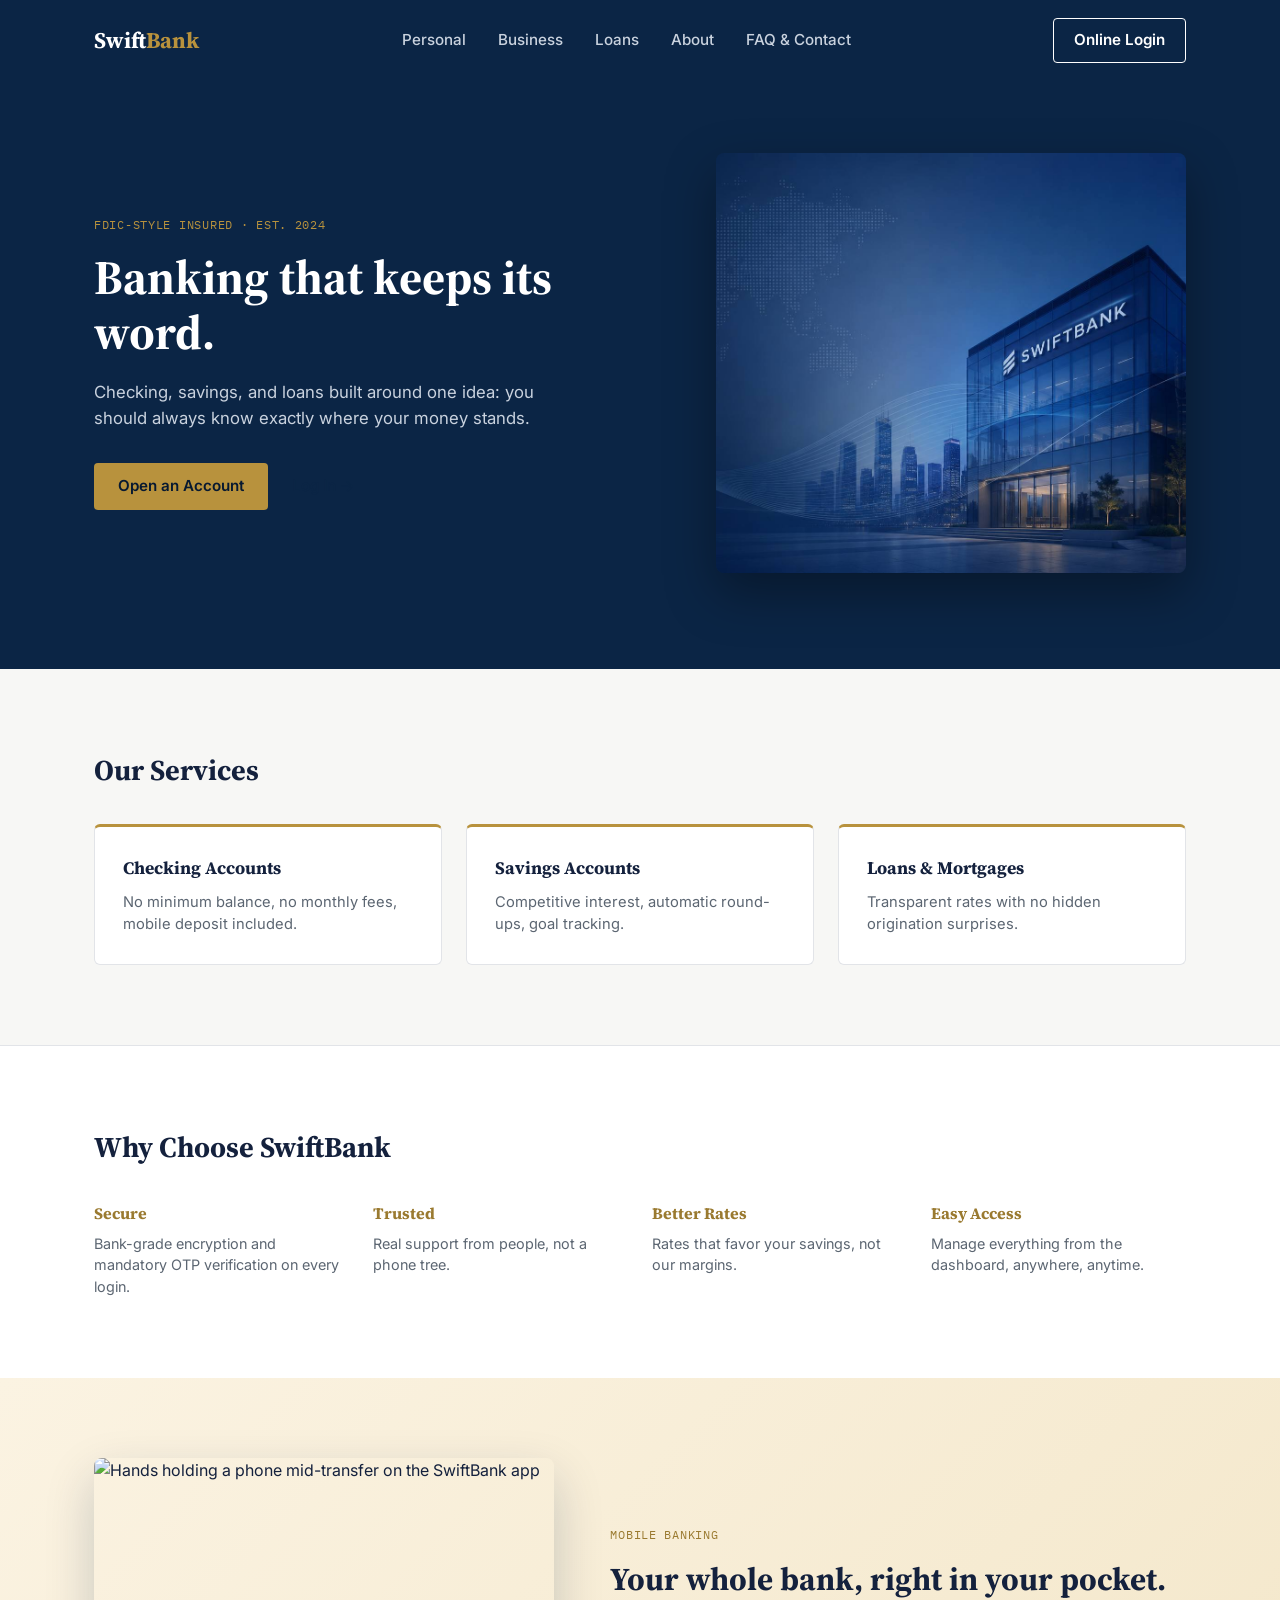
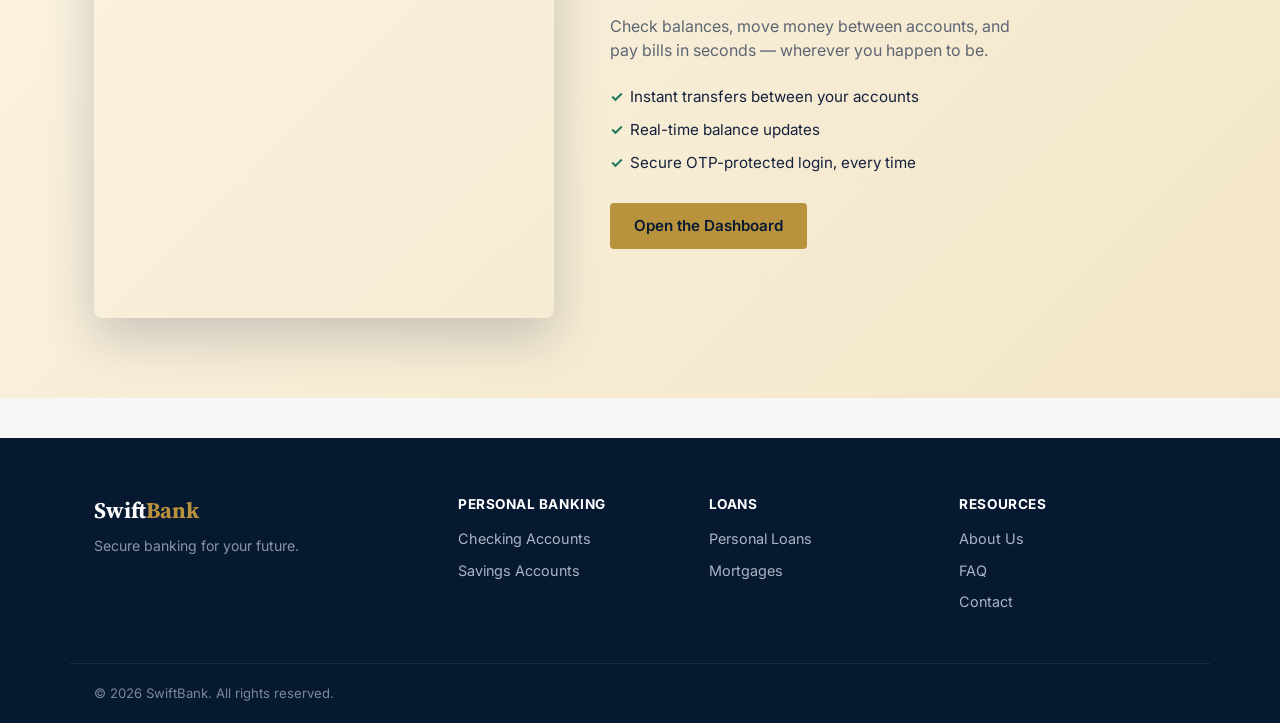
==== commit c53d79f3: "updated website" ====
--- a/index.html
+++ b/index.html
@@ -7,24 +7,28 @@
   <link rel="preconnect" href="https://fonts.googleapis.com">
   <link href="https://fonts.googleapis.com/css2?family=Source+Serif+4:wght@600;700&family=Inter:wght@400;500;600&family=IBM+Plex+Mono:wght@500&display=swap" rel="stylesheet">
   <link rel="stylesheet" href="Asset/css/index.css">
-  <link rel="shortcut icon" href="Asset/image/photo_6044102881058688606_y.jpg" type="image/x-icon">
 </head>
 <body>
 
+  <!-- Header / Nav -->
   <header class="site-header">
     <div class="container nav-wrap">
       <a href="index.html" class="logo">Swift<span>Bank</span></a>
-      <nav class="main-nav">
+      <nav class="main-nav" id="main-nav">
         <a href="accounts.html">Personal</a>
         <a href="accounts.html#business">Business</a>
         <a href="loans.html">Loans</a>
+        <a href="about us.html">About</a>
         <a href="faq-contact.html">FAQ &amp; Contact</a>
-        <a href="about us.html">About Us</a>
       </nav>
-      <a href="login.html" class="btn btn-outline">Online Login</a>
+      <div class="nav-actions">
+        <a href="login.html" class="btn btn-outline">Online Login</a>
+        <button class="menu-toggle" id="menu-toggle" aria-label="Toggle menu">&#9776;</button>
+      </div>
     </div>
   </header>
 
+  <!-- Hero -->
   <section class="hero">
     <div class="container hero-wrap">
       <div class="hero-copy">
@@ -37,11 +41,12 @@
         </div>
       </div>
       <div class="hero-image">
-        <img src="Asset/image/photo_6044102881058688589_y.jpg" alt="Colleagues smiling and reviewing finances together in a modern office">
+        <img src="Asset/image/photo_6044102881058688589_y.jpg" alt="bank">
       </div>
     </div>
   </section>
 
+  <!-- Services -->
   <section class="services">
     <div class="container">
       <h2>Our Services</h2>
@@ -62,6 +67,7 @@
     </div>
   </section>
 
+  <!-- Why Choose Us -->
   <section class="why-us">
     <div class="container">
       <h2>Why Choose SwiftBank</h2>
@@ -86,6 +92,7 @@
     </div>
   </section>
 
+  <!-- Mobile Banking Feature -->
   <section class="mobile-feature">
     <div class="container mobile-feature-wrap">
       <div class="mobile-feature-image">
@@ -105,6 +112,7 @@
     </div>
   </section>
 
+  <!-- Footer -->
   <footer class="site-footer">
     <div class="container footer-wrap">
       <div>
@@ -123,6 +131,7 @@
       </div>
       <div class="footer-col">
         <h4>Resources</h4>
+        <a href="about-us.html">About Us</a>
         <a href="faq-contact.html">FAQ</a>
         <a href="faq-contact.html">Contact</a>
       </div>
@@ -132,5 +141,6 @@
     </div>
   </footer>
 
+  <script src="Asset/java/script.js"></script>
 </body>
 </html>
--- a/Asset/css/index.css
+++ b/Asset/css/index.css
@@ -54,7 +54,7 @@
 .btn-ghost:hover { color: var(--brass-dark); }
 
 /* ---------- Header ---------- */
-.site-header { background: var(--navy); }
+.site-header { background: var(--navy); position: relative; }
 .nav-wrap {
   display: flex;
   align-items: center;
@@ -66,6 +66,18 @@
 .main-nav { display: flex; gap: 32px; }
 .main-nav a { color: #C9D2DE; font-weight: 500; font-size: 0.95rem; }
 .main-nav a:hover { color: var(--white); }
+.nav-actions { display: flex; align-items: center; gap: 16px; }
+.menu-toggle {
+  display: none;
+  background: none;
+  border: 1px solid rgba(255,255,255,0.3);
+  border-radius: 4px;
+  color: var(--white);
+  font-size: 1.2rem;
+  line-height: 1;
+  padding: 6px 10px;
+  cursor: pointer;
+}
 
 /* ---------- Hero ---------- */
 .hero { background: var(--navy); color: var(--white); padding: 72px 0 96px; }
@@ -107,6 +119,7 @@
   color: #C9D2DE;
 }
 
+/* Hero photo */
 .hero-image { border-radius: 8px; overflow: hidden; box-shadow: 0 20px 50px rgba(0,0,0,0.35); }
 .hero-image img { width: 100%; height: 420px; object-fit: cover; }
 
@@ -129,31 +142,7 @@
 .why-us { background: var(--white); padding: 80px 0; border-top: 1px solid var(--border); }
 .why-us h2 { font-size: 1.8rem; margin-bottom: 32px; }
 .why-grid { display: grid; grid-template-columns: repeat(4, 1fr); gap: 24px; }
-
 .why-item h3 { font-size: 1rem; color: var(--brass-dark); margin-bottom: 8px; }
-.why-item p { color: var(--slate); font-size: 0.9rem; }
-
-/* ---------- Footer ---------- */
-.site-footer { background: var(--navy-dark); color: #C9D2DE; padding: 56px 0 0; margin-top: 40px; }
-.footer-wrap { display: grid; grid-template-columns: 1.5fr repeat(3, 1fr); gap: 24px; padding-bottom: 40px; }
-.footer-logo { color: var(--white); margin-bottom: 8px; }
-.footer-tagline { font-size: 0.88rem; color: #8895A7; }
-.footer-col h4 { font-size: 0.85rem; text-transform: uppercase; letter-spacing: 0.04em; color: var(--white); margin-bottom: 14px; }
-.footer-col a { display: block; font-size: 0.9rem; margin-bottom: 10px; color: #A9B4C4; }
-.footer-col a:hover { color: var(--brass); }
-.footer-bottom { border-top: 1px solid rgba(255,255,255,0.08); padding: 20px 24px; font-size: 0.82rem; color: #7A889D; }
-
-/* ---------- Responsive ---------- */
-@media (max-width: 860px) {
-  .main-nav { display: none; }
-  .hero-wrap { grid-template-columns: 1fr; }
-  .hero h1 { font-size: 2.2rem; }
-  .card-grid { grid-template-columns: 1fr; }
-  .why-grid { grid-template-columns: 1fr 1fr; }
-  .footer-wrap { grid-template-columns: 1fr 1fr; }
-}
-
-why-item h3 { font-size: 1rem; color: var(--brass-dark); margin-bottom: 8px; }
 .why-item p { color: var(--slate); font-size: 0.9rem; }
 
 /* ---------- Page Hero (secondary pages) ---------- */
@@ -180,34 +169,31 @@
 .feature-list li { position: relative; padding-left: 20px; font-size: 0.9rem; color: var(--slate); margin-bottom: 10px; }
 .feature-list li::before { content: "\2713"; position: absolute; left: 0; color: var(--green); font-weight: 700; }
 
+/* ---------- Steps (How It Works) ---------- */
+.steps-grid { display: grid; grid-template-columns: repeat(3, 1fr); gap: 32px; }
+.step-item { position: relative; }
+.step-num {
+  display: inline-flex;
+  align-items: center;
+  justify-content: center;
+  width: 36px;
+  height: 36px;
+  border-radius: 50%;
+  background: var(--navy);
+  color: var(--brass);
+  font-family: var(--font-mono);
+  font-weight: 600;
+  margin-bottom: 16px;
+}
+.step-item h3 { font-size: 1.05rem; margin-bottom: 8px; }
+.step-item p { color: var(--slate); font-size: 0.9rem; }
+
 /* ---------- CTA Band ---------- */
 .cta-band { background: var(--navy-dark); padding: 56px 0; }
 .cta-band-wrap { display: flex; align-items: center; justify-content: space-between; flex-wrap: wrap; gap: 20px; }
 .cta-band h2 { color: var(--white); font-size: 1.5rem; }
 
-/* ---------- Footer ---------- */
-.site-footer { background: var(--navy-dark); color: #C9D2DE; padding: 56px 0 0; margin-top: 40px; }
-.footer-wrap { display: grid; grid-template-columns: 1.5fr repeat(3, 1fr); gap: 24px; padding-bottom: 40px; }
-.footer-logo { color: var(--white); margin-bottom: 8px; }
-.footer-tagline { font-size: 0.88rem; color: #8895A7; }
-.footer-col h4 { font-size: 0.85rem; text-transform: uppercase; letter-spacing: 0.04em; color: var(--white); margin-bottom: 14px; }
-.footer-col a { display: block; font-size: 0.9rem; margin-bottom: 10px; color: #A9B4C4; }
-.footer-col a:hover { color: var(--brass); }
-.footer-bottom { border-top: 1px solid rgba(255,255,255,0.08); padding: 20px 24px; font-size: 0.82rem; color: #7A889D; }
-
-/* ---------- Responsive ---------- */
-@media (max-width: 860px) {
-  .main-nav { display: none; }
-  .hero-wrap { grid-template-columns: 1fr; }
-  .hero h1 { font-size: 2.2rem; }
-  .card-grid { grid-template-columns: 1fr; }
-  .account-grid { grid-template-columns: 1fr; }
-  .why-grid { grid-template-columns: 1fr 1fr; }
-  .footer-wrap { grid-template-columns: 1fr 1fr; }
-}
-
-
-
+/* ---------- FAQ Accordion ---------- */
 .faq-list { max-width: 760px; }
 .faq-item { border-bottom: 1px solid var(--border); }
 .faq-question {
@@ -244,106 +230,14 @@
 .faq-wrap .faq-list { max-width: none; }
 .faq-image { position: sticky; top: 24px; }
 .faq-image img { width: 100%; border-radius: 8px; box-shadow: 0 12px 32px rgba(11,37,69,0.15); }
-.faq-image-caption { text-align: center; font-size: 0.85rem; color: var(--slate); margin-top: 12px; }
-
-/* ---------- Contact ---------- */
-.contact-grid { display: grid; grid-template-columns: 1.3fr 1fr; gap: 24px; align-items: start; }
-.contact-form {
-  background: var(--white);
-  border: 1px solid var(--border);
-  border-radius: 6px;
-  padding: 32px;
-  display: flex;
-  flex-direction: column;
-  gap: 18px;
-}
-.form-group { display: flex; flex-direction: column; gap: 6px; }
-.form-group label { font-size: 0.85rem; font-weight: 600; color: var(--ink); }
-.form-group input, .form-group textarea {
-  font-family: var(--font-body);
-  font-size: 0.95rem;
-  padding: 11px 14px;
-  border: 1px solid var(--border);
-  border-radius: 4px;
-  background: var(--bg);
-}
-.form-group input:focus, .form-group textarea:focus { outline: 2px solid var(--brass); border-color: var(--brass); }
-.contact-form .btn { align-self: flex-start; border: none; cursor: pointer; }
-
-.contact-info-card {
-  background: var(--navy);
-  color: var(--white);
-  border-radius: 6px;
-  padding: 32px;
-}
-.contact-info-card h3 { font-size: 1.1rem; margin-bottom: 20px; }
-.contact-info-row { font-family: var(--font-mono); font-size: 0.9rem; color: #C9D2DE; padding: 10px 0; border-bottom: 1px dashed rgba(255,255,255,0.15); }
-.contact-info-row span { display: block; font-family: var(--font-body); font-size: 0.72rem; text-transform: uppercase; letter-spacing: 0.05em; color: var(--brass); margin-bottom: 4px; }
-
-/* ---------- Page Hero (secondary pages) ---------- */
-.page-hero { background: var(--navy); color: var(--white); padding: 64px 0; }
-.page-hero h1 { font-size: 2.3rem; max-width: 20ch; margin: 12px 0 16px; }
-.page-hero-sub { color: #C9D2DE; max-width: 56ch; font-size: 1rem; }
-
-/* ---------- Accounts ---------- */
-.accounts-section { padding: 72px 0; }
-.accounts-section--alt { background: var(--white); border-top: 1px solid var(--border); border-bottom: 1px solid var(--border); }
-.accounts-section h2 { font-size: 1.7rem; margin-bottom: 28px; }
-.account-grid { display: grid; grid-template-columns: repeat(2, 1fr); gap: 24px; }
-.account-card {
-  background: var(--white);
-  border: 1px solid var(--border);
-  border-radius: 6px;
-  padding: 32px;
-}
-.accounts-section--alt .account-card { background: var(--bg); }
-.account-card h3 { font-size: 1.2rem; margin-bottom: 6px; }
-.account-rate { font-family: var(--font-mono); font-size: 1.6rem; color: var(--brass-dark); margin-bottom: 20px; }
-.account-rate span { font-family: var(--font-body); font-size: 0.85rem; color: var(--slate); font-weight: 500; }
-.feature-list { margin-bottom: 24px; }
-.feature-list li { position: relative; padding-left: 20px; font-size: 0.9rem; color: var(--slate); margin-bottom: 10px; }
-.feature-list li::before { content: "\2713"; position: absolute; left: 0; color: var(--green); font-weight: 700; }
-
-/* ---------- FAQ Accordion ---------- */
-.faq-list { max-width: 760px; }
-.faq-item { border-bottom: 1px solid var(--border); }
-.faq-question {
-  width: 100%;
-  display: flex;
-  align-items: center;
-  justify-content: space-between;
-  background: none;
-  border: none;
-  cursor: pointer;
-  padding: 20px 4px;
-  font-family: var(--font-body);
-  font-size: 1rem;
-  font-weight: 600;
-  color: var(--ink);
-  text-align: left;
-}
-.faq-icon {
-  font-family: var(--font-mono);
-  font-size: 1.2rem;
-  color: var(--brass-dark);
-  transition: transform 0.2s ease;
-}
-.faq-question[aria-expanded="true"] .faq-icon { transform: rotate(45deg); }
-.faq-answer {
-  max-height: 0;
-  overflow: hidden;
-  transition: max-height 0.25s ease;
-}
-.faq-answer p { padding: 0 4px 20px; color: var(--slate); font-size: 0.92rem; max-width: 60ch; }
-.faq-item.open .faq-answer { max-height: 200px; }
-
-/* ---------- Contact ---------- */
+.faq-image-caption { text-align: center; font-size: 0.85rem; color: var(--slate); margin-top: 12px; }/* ---------- Contact ---------- */
 .contact-grid { display: grid; grid-template-columns: 1.3fr 1fr; gap: 32px; align-items: start; }
 .contact-form { background: var(--white); border: 1px solid var(--border); border-radius: 6px; padding: 28px; }
 .form-group { margin-bottom: 18px; }
 .form-group label { display: block; font-size: 0.85rem; font-weight: 600; margin-bottom: 6px; color: var(--ink); }
 .form-group input,
-.form-group textarea {
+.form-group textarea,
+.form-group select {
   width: 100%;
   padding: 10px 12px;
   border: 1px solid var(--border);
@@ -352,61 +246,15 @@
   font-size: 0.92rem;
   color: var(--ink);
   resize: vertical;
+  background: var(--white);
 }
 .form-group input:focus,
-.form-group textarea:focus { outline: none; border-color: var(--brass); }
+.form-group textarea:focus,
+.form-group select:focus { outline: none; border-color: var(--brass); }
 .contact-info-card { background: var(--navy); color: var(--white); border-radius: 6px; padding: 28px; }
 .contact-info-card h3 { font-size: 1.05rem; margin-bottom: 18px; }
 .contact-info-row { display: flex; flex-direction: column; gap: 2px; font-size: 0.92rem; margin-bottom: 16px; color: #C9D2DE; }
 .contact-info-row span { font-family: var(--font-mono); font-size: 0.72rem; text-transform: uppercase; letter-spacing: 0.05em; color: var(--brass); }
-
-/* ---------- Steps (How It Works) ---------- */
-.steps-grid { display: grid; grid-template-columns: repeat(3, 1fr); gap: 32px; }
-.step-item { position: relative; }
-.step-num {
-  display: inline-flex;
-  align-items: center;
-  justify-content: center;
-  width: 36px;
-  height: 36px;
-  border-radius: 50%;
-  background: var(--navy);
-  color: var(--brass);
-  font-family: var(--font-mono);
-  font-weight: 600;
-  margin-bottom: 16px;
-}
-.step-item h3 { font-size: 1.05rem; margin-bottom: 8px; }
-.step-item p { color: var(--slate); font-size: 0.9rem; }
-
-/* ---------- CTA Band ---------- */
-.cta-band { background: var(--navy-dark); padding: 56px 0; }
-.cta-band-wrap { display: flex; align-items: center; justify-content: space-between; flex-wrap: wrap; gap: 20px; }
-.cta-band h2 { color: var(--white); font-size: 1.5rem; }
-
-/* ---------- Footer ---------- */
-.site-footer { background: var(--navy-dark); color: #C9D2DE; padding: 56px 0 0; margin-top: 40px; }
-.footer-wrap { display: grid; grid-template-columns: 1.5fr repeat(3, 1fr); gap: 24px; padding-bottom: 40px; }
-.footer-logo { color: var(--white); margin-bottom: 8px; }
-.footer-tagline { font-size: 0.88rem; color: #8895A7; }
-.footer-col h4 { font-size: 0.85rem; text-transform: uppercase; letter-spacing: 0.04em; color: var(--white); margin-bottom: 14px; }
-.footer-col a { display: block; font-size: 0.9rem; margin-bottom: 10px; color: #A9B4C4; }
-.footer-col a:hover { color: var(--brass); }
-.footer-bottom { border-top: 1px solid rgba(255,255,255,0.08); padding: 20px 24px; font-size: 0.82rem; color: #7A889D; }
-
-/* ---------- Responsive ---------- */
-@media (max-width: 860px) {
-  .main-nav { display: none; }
-  .hero-wrap { grid-template-columns: 1fr; }
-  .hero h1 { font-size: 2.2rem; }
-  .card-grid { grid-template-columns: 1fr; }
-  .account-grid { grid-template-columns: 1fr; }
-  .steps-grid { grid-template-columns: 1fr; }
-  .contact-grid { grid-template-columns: 1fr; }
-  .why-grid { grid-template-columns: 1fr 1fr; }
-  .footer-wrap { grid-template-columns: 1fr 1fr; }
-}
-
 
 /* ---------- Auth Pages (Signup / Login / OTP) ---------- */
 .auth-body { background: var(--navy); min-height: 100vh; }
@@ -427,6 +275,7 @@
   box-shadow: 0 20px 50px rgba(0,0,0,0.25);
   animation: card-rise 0.35s ease both;
 }
+.auth-card--wide { max-width: 480px; }
 @keyframes card-rise {
   from { opacity: 0; transform: translateY(14px); }
   to { opacity: 1; transform: translateY(0); }
@@ -446,7 +295,8 @@
 .auth-form .form-group { margin-bottom: 18px; }
 .btn-block { width: 100%; text-align: center; margin-top: 4px; border: none; cursor: pointer; }
 .auth-footer-link { text-align: center; font-size: 0.88rem; color: var(--slate); margin-top: 16px; }
-auth-footer-link a { color: var(--brass-dark); font-weight: 600; }
+.auth-error { text-align: center; font-size: 0.85rem; color: #C13B3B; font-weight: 600; margin-top: 12px; min-height: 1em; }
+.auth-footer-link a { color: var(--brass-dark); font-weight: 600; }
 .auth-footer-link a:hover { text-decoration: underline; }
 
 /* Password toggle */
@@ -481,30 +331,6 @@
 }
 .otp-digit:focus { outline: none; border-color: var(--brass); box-shadow: 0 0 0 3px rgba(184,146,61,0.15); }
 
-/* ---------- Footer ---------- */
-.site-footer { background: var(--navy-dark); color: #C9D2DE; padding: 56px 0 0; margin-top: 40px; }
-.footer-wrap { display: grid; grid-template-columns: 1.5fr repeat(3, 1fr); gap: 24px; padding-bottom: 40px; }
-.footer-logo { color: var(--white); margin-bottom: 8px; }
-.footer-tagline { font-size: 0.88rem; color: #8895A7; }
-.footer-col h4 { font-size: 0.85rem; text-transform: uppercase; letter-spacing: 0.04em; color: var(--white); margin-bottom: 14px; }
-.footer-col a { display: block; font-size: 0.9rem; margin-bottom: 10px; color: #A9B4C4; }
-.footer-col a:hover { color: var(--brass); }
-.footer-bottom { border-top: 1px solid rgba(255,255,255,0.08); padding: 20px 24px; font-size: 0.82rem; color: #7A889D; }
-
-/* ---------- Responsive ---------- */
-@media (max-width: 860px) {
-  .main-nav { display: none; }
-  .hero-wrap { grid-template-columns: 1fr; }
-  .hero h1 { font-size: 2.2rem; }
-  .card-grid { grid-template-columns: 1fr; }
-  .account-grid { grid-template-columns: 1fr; }
-  .steps-grid { grid-template-columns: 1fr; }
-  .contact-grid { grid-template-columns: 1fr; }
-  .why-grid { grid-template-columns: 1fr 1fr; }
-  .footer-wrap { grid-template-columns: 1fr 1fr; }
-}
-
-
 /* ---------- Dashboard Layout ---------- */
 .dashboard-body { background: var(--bg); }
 .dashboard-layout { display: grid; grid-template-columns: 240px 1fr; min-height: 100vh; }
@@ -519,8 +345,7 @@
 .sidebar-logo { display: block; margin-bottom: 40px; }
 .sidebar-nav { display: flex; flex-direction: column; gap: 4px; flex-grow: 1; }
 .sidebar-link {
-  display: flex;
-  align-items: center;
+  display: flex;align-items: center;
   gap: 12px;
   padding: 11px 14px;
   border-radius: 6px;
@@ -576,6 +401,7 @@
   color: var(--ink);
 }
 .transfer-confirm { text-align: center; font-size: 0.85rem; color: var(--green); font-weight: 600; margin-top: 14px; min-height: 1em; }
+.available-balance { font-size: 0.78rem; color: var(--slate); margin-top: 6px; }
 
 /* Transaction list */
 .transaction-list { display: flex; flex-direction: column; gap: 4px; }
@@ -589,40 +415,9 @@
 .transaction-amount--positive { color: var(--green); }
 .transaction-amount--negative { color: var(--ink); }
 
-/* ---------- Footer ---------- */
-.site-footer { background: var(--navy-dark); color: #C9D2DE; padding: 56px 0 0; margin-top: 40px; }
-.footer-wrap { display: grid; grid-template-columns: 1.5fr repeat(3, 1fr); gap: 24px; padding-bottom: 40px; }
-.footer-logo { color: var(--white); margin-bottom: 8px; }
-.footer-tagline { font-size: 0.88rem; color: #8895A7; }
-.footer-col h4 { font-size: 0.85rem; text-transform: uppercase; letter-spacing: 0.04em; color: var(--white); margin-bottom: 14px; }
-.footer-col a { display: block; font-size: 0.9rem; margin-bottom: 10px; color: #A9B4C4; }
-.footer-col a:hover { color: var(--brass); }
-.footer-bottom { border-top: 1px solid rgba(255,255,255,0.08); padding: 20px 24px; font-size: 0.82rem; color: #7A889D; }
-
-/* ---------- Responsive ---------- */
-@media (max-width: 860px) {
-  .main-nav { display: none; }
-  .hero-wrap { grid-template-columns: 1fr; }
-  .hero h1 { font-size: 2.2rem; }
-  .card-grid { grid-template-columns: 1fr; }
-  .account-grid { grid-template-columns: 1fr; }
-  .steps-grid { grid-template-columns: 1fr; }
-  .contact-grid { grid-template-columns: 1fr; }
-  .faq-wrap {grid-template-columns: 1fr;}
-  .why-grid { grid-template-columns: 1fr 1fr; }
-  .footer-wrap { grid-template-columns: 1fr 1fr; }
-  .dashboard-layout { grid-template-columns: 1fr; }
-  .sidebar { display: none; }
-  .metrics-grid { grid-template-columns: 1fr 1fr; }
-  .dashboard-columns { grid-template-columns: 1fr; }
-  .form-row { grid-template-columns: 1fr; }
-  .dashboard-main { padding: 24px; }
-}
-
 /* Filter bar (Transaction History) */
 .filter-bar { display: flex; gap: 10px; margin-bottom: 20px; }
-.filter-btn {
-  padding: 8px 18px;
+.filter-btn {padding: 8px 18px;
   border: 1px solid var(--border);
   border-radius: 20px;
   background: var(--white);
@@ -635,36 +430,6 @@
 .filter-btn:hover { border-color: var(--brass); }
 .filter-btn.active { background: var(--navy); color: var(--white); border-color: var(--navy); }
 .panel--wide { max-width: 720px; }
-
-/* ---------- Footer ---------- */
-.site-footer { background: var(--navy-dark); color: #C9D2DE; padding: 56px 0 0; margin-top: 40px; }
-.footer-wrap { display: grid; grid-template-columns: 1.5fr repeat(3, 1fr); gap: 24px; padding-bottom: 40px; }
-.footer-logo { color: var(--white); margin-bottom: 8px; }
-.footer-tagline { font-size: 0.88rem; color: #8895A7; }
-.footer-col h4 { font-size: 0.85rem; text-transform: uppercase; letter-spacing: 0.04em; color: var(--white); margin-bottom: 14px; }
-.footer-col a { display: block; font-size: 0.9rem; margin-bottom: 10px; color: #A9B4C4; }
-.footer-col a:hover { color: var(--brass); }
-.footer-bottom { border-top: 1px solid rgba(255,255,255,0.08); padding: 20px 24px; font-size: 0.82rem; color: #7A889D; }
-
-/* ---------- Responsive ---------- */
-@media (max-width: 860px) {
-  .main-nav { display: none; }
-  .hero-wrap { grid-template-columns: 1fr; }
-  .hero h1 { font-size: 2.2rem; }
-  .card-grid { grid-template-columns: 1fr; }
-  .account-grid { grid-template-columns: 1fr; }
-  .steps-grid { grid-template-columns: 1fr; }
-  .contact-grid { grid-template-columns: 1fr; }
-  .faq-wrap { grid-template-columns: 1fr; }
-  .why-grid { grid-template-columns: 1fr 1fr; }
-  .footer-wrap { grid-template-columns: 1fr 1fr; }
-  .dashboard-layout { grid-template-columns: 1fr; }
-  .sidebar { display: none; }
-  .metrics-grid { grid-template-columns: 1fr 1fr; }
-  .dashboard-columns { grid-template-columns: 1fr; }
-  .form-row { grid-template-columns: 1fr; }
-  .dashboard-main { padding: 24px; }
-}
 
 /* Statements */
 .page-lead { color: var(--slate); font-size: 0.95rem; margin-bottom: 24px; max-width: 60ch; }
@@ -678,36 +443,6 @@
 .btn-outline-dark { background: none; border: 1px solid var(--navy); color: var(--navy); cursor: pointer; white-space: nowrap; }
 .btn-outline-dark:hover { background: var(--navy); color: var(--white); }
 
-/* ---------- Footer ---------- */
-.site-footer { background: var(--navy-dark); color: #C9D2DE; padding: 56px 0 0; margin-top: 40px; }
-.footer-wrap { display: grid; grid-template-columns: 1.5fr repeat(3, 1fr); gap: 24px; padding-bottom: 40px; }
-.footer-logo { color: var(--white); margin-bottom: 8px; }
-.footer-tagline { font-size: 0.88rem; color: #8895A7; }
-.footer-col h4 { font-size: 0.85rem; text-transform: uppercase; letter-spacing: 0.04em; color: var(--white); margin-bottom: 14px; }
-.footer-col a { display: block; font-size: 0.9rem; margin-bottom: 10px; color: #A9B4C4; }
-.footer-col a:hover { color: var(--brass); }
-.footer-bottom { border-top: 1px solid rgba(255,255,255,0.08); padding: 20px 24px; font-size: 0.82rem; color: #7A889D; }
-
-/* ---------- Responsive ---------- */
-@media (max-width: 860px) {
-  .main-nav { display: none; }
-  .hero-wrap { grid-template-columns: 1fr; }
-  .hero h1 { font-size: 2.2rem; }
-  .card-grid { grid-template-columns: 1fr; }
-  .account-grid { grid-template-columns: 1fr; }
-  .steps-grid { grid-template-columns: 1fr; }
-  .contact-grid { grid-template-columns: 1fr; }
-  .faq-wrap { grid-template-columns: 1fr; }
-  .why-grid { grid-template-columns: 1fr 1fr; }
-  .footer-wrap { grid-template-columns: 1fr 1fr; }
-  .dashboard-layout { grid-template-columns: 1fr; }
-  .sidebar { display: none; }
-  .metrics-grid { grid-template-columns: 1fr 1fr; }
-  .dashboard-columns { grid-template-columns: 1fr; }
-  .form-row { grid-template-columns: 1fr; }
-  .dashboard-main { padding: 24px; }
-}
-
 /* Settings */
 .settings-stack { display: flex; flex-direction: column; gap: 20px; max-width: 640px; }
 .settings-form .form-group { margin-bottom: 16px; }
@@ -739,6 +474,86 @@
 .toggle input:checked + .toggle-track .toggle-thumb { transform: translateX(18px); }
 .toggle-label { font-size: 0.9rem; color: var(--ink); font-weight: 500; }
 
+/* Profile */
+.profile-header { display: flex; align-items: center; gap: 24px; }
+.profile-avatar-lg {
+  width: 80px;
+  height: 80px;
+  border-radius: 50%;
+  background: var(--brass);
+  color: var(--navy-dark);
+  display: flex;
+  align-items: center;
+  justify-content: center;
+  font-family: var(--font-mono);
+  font-size: 1.8rem;
+  font-weight: 600;
+  flex-shrink: 0;
+}
+.profile-header-info { flex-grow: 1; }
+.profile-header-info h1 { font-size: 1.5rem; margin-bottom: 8px; }
+.profile-badge {
+  display: inline-block;
+  font-family: var(--font-mono);
+  font-size: 0.72rem;
+  color: var(--brass-dark);
+  background: #FBF3E2;
+  padding: 4px 10px;
+  border-radius: 20px;
+}
+.profile-since { color: var(--slate); font-size: 0.85rem; margin-top: 8px; }
+
+.profile-columns { display: grid; grid-template-columns: 1fr 1fr; gap: 20px; margin-top: 20px; }
+.detail-row, .linked-account-row {
+  display: flex;
+  justify-content: space-between;
+  align-items: center;
+  padding: 12px 0;
+  border-bottom: 1px solid var(--border);
+  font-size: 0.9rem;
+}
+.detail-row:last-child, .linked-account-row:last-child { border-bottom: none; }
+.detail-row span:first-child, .linked-account-row span:first-child { color: var(--slate); }
+.detail-row .mono, .linked-account-row .mono { font-family: var(--font-mono); font-weight: 600; color: var(--ink); }
+
+/* ---------- Mobile Feature ---------- */
+.mobile-feature { background: linear-gradient(135deg, #FBF3E2 0%, #F3E6C8 100%); padding: 80px 0; }
+.mobile-feature-wrap { display: grid; grid-template-columns: 0.8fr 1fr; gap: 56px; align-items: center; }
+.mobile-feature-image img { width: 100%; height: 460px; object-fit: cover; border-radius: 8px; box-shadow: 0 20px 50px rgba(11,37,69,0.2); }
+.eyebrow--dark { color: var(--brass-dark); }
+.mobile-feature-copy h2 { font-size: 2rem; line-height: 1.2; margin-bottom: 16px; }
+.mobile-feature-sub { color: var(--slate); font-size: 1rem; margin-bottom: 24px; max-width: 42ch; }
+.mobile-feature-copy .feature-list { margin-bottom: 28px; }
+.mobile-feature-copy .feature-list li { font-size: 0.95rem; color: var(--ink); }
+
+/* ---------- About Us ---------- */
+.about-story { max-width: 72ch; }
+.about-story p { color: var(--slate); font-size: 1rem; margin-bottom: 18px; line-height: 1.7; }
+
+.stats-band { background: var(--navy); padding: 56px 0; }
+.stats-grid { display: grid; grid-template-columns: repeat(4, 1fr); gap: 24px; text-align: center; }
+.stat-number { font-family: var(--font-mono); font-size: 2rem; color: var(--brass); margin-bottom: 6px; }
+.stat-label { color: #C9D2DE; font-size: 0.85rem; }
+
+.team-grid { display: grid; grid-template-columns: repeat(3, 1fr); gap: 24px; }
+.team-card { text-align: center; padding: 28px 20px; border: 1px solid var(--border); border-radius: 8px; background: var(--white); }
+.team-avatar {
+  width: 64px;
+  height: 64px;
+  border-radius: 50%;
+  background: var(--navy);
+  color: var(--brass);
+  display: flex;
+  align-items: center;
+  justify-content: center;
+  font-family: var(--font-mono);
+  font-weight: 600;
+  font-size: 1.3rem;
+  margin: 0 auto 14px;
+}
+.team-card h3 { font-size: 1.05rem; margin-bottom: 4px; }
+.team-role { color: var(--slate); font-size: 0.85rem; }
+
 /* ---------- Footer ---------- */
 .site-footer { background: var(--navy-dark); color: #C9D2DE; padding: 56px 0 0; margin-top: 40px; }
 .footer-wrap { display: grid; grid-template-columns: 1.5fr repeat(3, 1fr); gap: 24px; padding-bottom: 40px; }
@@ -751,287 +566,22 @@
 
 /* ---------- Responsive ---------- */
 @media (max-width: 860px) {
-  .main-nav { display: none; }
-  .hero-wrap { grid-template-columns: 1fr; }
-  .hero h1 { font-size: 2.2rem; }
-  .card-grid { grid-template-columns: 1fr; }
-  .account-grid { grid-template-columns: 1fr; }
-  .steps-grid { grid-template-columns: 1fr; }
-  .contact-grid { grid-template-columns: 1fr; }
-  .faq-wrap { grid-template-columns: 1fr; }
-  .why-grid { grid-template-columns: 1fr 1fr; }
-  .footer-wrap { grid-template-columns: 1fr 1fr; }
-  .dashboard-layout { grid-template-columns: 1fr; }
-  .sidebar { display: none; }
-  .metrics-grid { grid-template-columns: 1fr 1fr; }
-  .dashboard-columns { grid-template-columns: 1fr; }
-  .form-row { grid-template-columns: 1fr; }
-  .dashboard-main { padding: 24px; }
-}
-
-/* Profile */
-.profile-header { display: flex; align-items: center; gap: 24px; }
-.profile-avatar-lg {
-  width: 80px;
-  height: 80px;
-  border-radius: 50%;
-  background: var(--brass);
-  color: var(--navy-dark);
-  display: flex;
-  align-items: center;
-  justify-content: center;
-  font-family: var(--font-mono);
-  font-size: 1.8rem;
-  font-weight: 600;
-  flex-shrink: 0;
-}
-.profile-header-info { flex-grow: 1; }
-.profile-header-info h1 { font-size: 1.5rem; margin-bottom: 8px; }
-.profile-badge {
-  display: inline-block;
-  font-family: var(--font-mono);
-  font-size: 0.72rem;
-  color: var(--brass-dark);
-  background: #FBF3E2;
-  padding: 4px 10px;
-  border-radius: 20px;
-}
-.profile-since { color: var(--slate); font-size: 0.85rem; margin-top: 8px; }
-
-.profile-columns { display: grid; grid-template-columns: 1fr 1fr; gap: 20px; margin-top: 20px; }
-.detail-row, .linked-account-row {
-  display: flex;
-  justify-content: space-between;
-  align-items: center;
-  padding: 12px 0;
-  border-bottom: 1px solid var(--border);
-  font-size: 0.9rem;
-}
-.detail-row:last-child, .linked-account-row:last-child { border-bottom: none; }
-.detail-row span:first-child, .linked-account-row span:first-child { color: var(--slate); }
-.detail-row .mono, .linked-account-row .mono { font-family: var(--font-mono); font-weight: 600; color: var(--ink); }
-
-/* ---------- Footer ---------- */
-.site-footer { background: var(--navy-dark); color: #C9D2DE; padding: 56px 0 0; margin-top: 40px; }
-.footer-wrap { display: grid; grid-template-columns: 1.5fr repeat(3, 1fr); gap: 24px; padding-bottom: 40px; }
-.footer-logo { color: var(--white); margin-bottom: 8px; }
-.footer-tagline { font-size: 0.88rem; color: #8895A7; }
-.footer-col h4 { font-size: 0.85rem; text-transform: uppercase; letter-spacing: 0.04em; color: var(--white); margin-bottom: 14px; }
-.footer-col a { display: block; font-size: 0.9rem; margin-bottom: 10px; color: #A9B4C4; }
-.footer-col a:hover { color: var(--brass); }
-.footer-bottom { border-top: 1px solid rgba(255,255,255,0.08); padding: 20px 24px; font-size: 0.82rem; color: #7A889D; }
-
-/* ---------- Responsive ---------- */
-@media (max-width: 860px) {
-  .main-nav { display: none; }
-  .hero-wrap { grid-template-columns: 1fr; }
-  .hero h1 { font-size: 2.2rem; }
-  .card-grid { grid-template-columns: 1fr; }
-  .account-grid { grid-template-columns: 1fr; }
-  .steps-grid { grid-template-columns: 1fr; }
-  .contact-grid { grid-template-columns: 1fr; }
-  .faq-wrap { grid-template-columns: 1fr; }
-  .profile-columns { grid-template-columns: 1fr; }
-  .profile-header { flex-direction: column; text-align: center; }
-  .why-grid { grid-template-columns: 1fr 1fr; }
-  .footer-wrap { grid-template-columns: 1fr 1fr; }
-  .dashboard-layout { grid-template-columns: 1fr; }
-  .sidebar { display: none; }
-  .metrics-grid { grid-template-columns: 1fr 1fr; }
-  .dashboard-columns { grid-template-columns: 1fr; }
-  .form-row { grid-template-columns: 1fr; }
-  .dashboard-main { padding: 24px; }
-}
-
-
-/* ---------- Dashboard Layout ---------- */
-.dashboard-body { background: var(--bg); }
-.dashboard-layout { display: grid; grid-template-columns: 240px 1fr; min-height: 100vh; }
-
-/* Sidebar */
-.sidebar {
-  background: var(--navy-dark);
-  padding: 24px 20px;
-  display: flex;
-  flex-direction: column;
-}
-.sidebar-logo { display: block; margin-bottom: 40px; }
-.sidebar-nav { display: flex; flex-direction: column; gap: 4px; flex-grow: 1; }
-.sidebar-link {
-  display: flex;
-  align-items: center;
-  gap: 12px;
-  padding: 11px 14px;
-  border-radius: 6px;
-  color: #A9B4C4;
-  font-size: 0.92rem;
-  font-weight: 500;
-}
-.sidebar-link:hover { background: rgba(255,255,255,0.06); color: var(--white); }
-.sidebar-link.active { background: var(--brass); color: var(--navy-dark); font-weight: 600; }
-.sidebar-icon { font-size: 1rem; }
-.sidebar-logout { color: #7A889D; font-size: 0.85rem; padding: 11px 14px; }
-.sidebar-logout:hover { color: var(--white); }
-
-/* Main */
-.dashboard-main { padding: 32px 40px 60px; }
-.dashboard-topbar { display: flex; align-items: center; justify-content: space-between; margin-bottom: 28px; }
-.dashboard-topbar h1 { font-size: 1.6rem; }
-.topbar-actions { display: flex; align-items: center; gap: 18px; }
-.icon-btn { position: relative; background: var(--white); border: 1px solid var(--border); border-radius: 8px; width: 40px; height: 40px; cursor: pointer; font-size: 1rem; }
-.notif-dot { position: absolute; top: 8px; right: 9px; width: 7px; height: 7px; border-radius: 50%; background: #C13B3B; }
-.avatar { width: 40px; height: 40px; border-radius: 50%; background: var(--brass); color: var(--navy-dark); display: flex; align-items: center; justify-content: center; font-family: var(--font-mono); font-weight: 600; font-size: 0.85rem; }
-
-/* Metric cards */
-.metrics-grid { display: grid; grid-template-columns: repeat(4, 1fr); gap: 20px; margin-bottom: 28px; }
-.metric-card { background: var(--white); border: 1px solid var(--border); border-radius: 8px; padding: 22px; }
-.metric-label { font-size: 0.82rem; color: var(--slate); margin-bottom: 10px; }
-.metric-value { font-family: var(--font-mono); font-size: 1.5rem; color: var(--ink); margin-bottom: 8px; }
-.metric-trend { font-size: 0.78rem; font-weight: 600; }
-.metric-trend--up { color: var(--green); }
-.metric-trend--down { color: #C13B3B; }
-.metric-trend--neutral { color: var(--slate); font-weight: 500; }
-
-/* Two-column panels */
-.dashboard-columns { display: grid; grid-template-columns: 1fr 1fr; gap: 20px; align-items: start; }
-.panel { background: var(--white); border: 1px solid var(--border); border-radius: 8px; padding: 28px; }
-.panel h2 { font-size: 1.1rem; margin-bottom: 20px; }
-.panel-header { display: flex; align-items: center; justify-content: space-between; margin-bottom: 20px; }
-.panel-header h2 { margin-bottom: 0; }
-.panel-link { font-size: 0.85rem; color: var(--brass-dark); font-weight: 600; }
-.panel-link:hover { text-decoration: underline; }
-
-/* Quick Transfer form */
-.transfer-form .form-group { margin-bottom: 16px; }
-.form-row { display: grid; grid-template-columns: 1fr 1fr; gap: 14px; }
-.transfer-form select {
-  width: 100%;
-  padding: 10px 12px;
-  border: 1px solid var(--border);
-  border-radius: 4px;
-  font-family: var(--font-body);
-  font-size: 0.9rem;
-  background: var(--bg);
-  color: var(--ink);
-}
-.transfer-confirm { text-align: center; font-size: 0.85rem; color: var(--green); font-weight: 600; margin-top: 14px; min-height: 1em; }
-.available-balance { font-size: 0.78rem; color: var(--slate); margin-top: 6px; }
-
-/* Transaction list */
-.transaction-list { display: flex; flex-direction: column; gap: 4px; }
-.transaction-item { display: flex; align-items: center; gap: 14px; padding: 12px 0; border-bottom: 1px solid var(--border); }
-.transaction-item:last-child { border-bottom: none; }
-.transaction-icon { width: 38px; height: 38px; border-radius: 8px; background: var(--bg); display: flex; align-items: center; justify-content: center; font-size: 1.05rem; flex-shrink: 0; }
-.transaction-details { display: flex; flex-direction: column; gap: 2px; flex-grow: 1; }
-.transaction-name { font-size: 0.92rem; font-weight: 600; color: var(--ink); }
-.transaction-date { font-size: 0.78rem; color: var(--slate); }
-.transaction-amount { font-family: var(--font-mono); font-size: 0.92rem; font-weight: 600; }
-.transaction-amount--positive { color: var(--green); }
-.transaction-amount--negative { color: var(--ink); }
-
-/* Filter bar (Transaction History) */
-.filter-bar { display: flex; gap: 10px; margin-bottom: 20px; }
-.filter-btn {
-  padding: 8px 18px;
-  border: 1px solid var(--border);
-  border-radius: 20px;
-  background: var(--white);
-  font-family: var(--font-body);
-  font-size: 0.85rem;
-  font-weight: 600;
-  color: var(--slate);
-  cursor: pointer;
-}
-.filter-btn:hover { border-color: var(--brass); }
-.filter-btn.active { background: var(--navy); color: var(--white); border-color: var(--navy); }
-.panel--wide { max-width: 720px; }
-
-
-/* ---------- Mobile Feature ---------- */
-.mobile-feature { background: linear-gradient(135deg, #FBF3E2 0%, #f4fdff 100%); padding: 80px 0; }
-.mobile-feature-wrap { display: grid; grid-template-columns: 0.8fr 1fr; gap: 56px; align-items: center; }
-.mobile-feature-image img { width: 100%; height: 460px; object-fit: cover; border-radius: 8px; box-shadow: 0 20px 50px rgba(11,37,69,0.2); }
-.eyebrow--dark { color: var(--brass-dark); }
-.mobile-feature-copy h2 { font-size: 2rem; line-height: 1.2; margin-bottom: 16px; }
-.mobile-feature-sub { color: var(--slate); font-size: 1rem; margin-bottom: 24px; max-width: 42ch; }
-.mobile-feature-copy .feature-list { margin-bottom: 28px; }
-.mobile-feature-copy .feature-list li { font-size: 0.95rem; color: var(--ink); }
-
-/* ---------- Footer ---------- */
-.site-footer { background: var(--navy-dark); color: #C9D2DE; padding: 56px 0 0; margin-top: 40px; }
-.footer-wrap { display: grid; grid-template-columns: 1.5fr repeat(3, 1fr); gap: 24px; padding-bottom: 40px; }
-.footer-logo { color: var(--white); margin-bottom: 8px; }
-.footer-tagline { font-size: 0.88rem; color: #8895A7; }
-.footer-col h4 { font-size: 0.85rem; text-transform: uppercase; letter-spacing: 0.04em; color: var(--white); margin-bottom: 14px; }
-.footer-col a { display: block; font-size: 0.9rem; margin-bottom: 10px; color: #A9B4C4; }
-.footer-col a:hover { color: var(--brass); }
-.footer-bottom { border-top: 1px solid rgba(255,255,255,0.08); padding: 20px 24px; font-size: 0.82rem; color: #7A889D; }
-
-/* ---------- Responsive ---------- */
-@media (max-width: 860px) {
-  .main-nav { display: none; }
-  .hero-wrap { grid-template-columns: 1fr; }
-  .hero h1 { font-size: 2.2rem; }
-  .card-grid { grid-template-columns: 1fr; }
-  .account-grid { grid-template-columns: 1fr; }
-  .steps-grid { grid-template-columns: 1fr; }
-  .contact-grid { grid-template-columns: 1fr; }
-  .faq-wrap { grid-template-columns: 1fr; }
-  .profile-columns { grid-template-columns: 1fr; }
-  .profile-header { flex-direction: column; text-align: center; }
-  .why-grid { grid-template-columns: 1fr 1fr; }
-  .mobile-feature-wrap { grid-template-columns: 1fr; }
-  .mobile-feature-image img { height: 280px; }
-  .footer-wrap { grid-template-columns: 1fr 1fr; }
-  .dashboard-layout { grid-template-columns: 1fr; }
-  .sidebar { display: none; }
-  .metrics-grid { grid-template-columns: 1fr 1fr; }
-  .dashboard-columns { grid-template-columns: 1fr; }
-  .form-row { grid-template-columns: 1fr; }
-  .dashboard-main { padding: 24px; }
-}
-
-/* ---------- About Us ---------- */
-.about-story { max-width: 72ch; }
-.about-story p { color: var(--slate); font-size: 1rem; margin-bottom: 18px; line-height: 1.7; }
-
-.stats-band { background: var(--navy); padding: 56px 0; }
-.stats-grid { display: grid; grid-template-columns: repeat(4, 1fr); gap: 24px; text-align: center; }
-.stat-number { font-family: var(--font-mono); font-size: 2rem; color: var(--brass); margin-bottom: 6px; }
-.stat-label { color: #C9D2DE; font-size: 0.85rem; }
-
-.team-grid { display: grid; grid-template-columns: repeat(3, 1fr); gap: 24px; }
-.team-card { text-align: center; padding: 28px 20px; border: 1px solid var(--border); border-radius: 8px; background: var(--white); }
-.team-avatar {
-  width: 64px;
-  height: 64px;
-  border-radius: 50%;
-  background: var(--navy);
-  color: var(--brass);
-  display: flex;
-  align-items: center;
-  justify-content: center;
-  font-family: var(--font-mono);
-  font-weight: 600;
-  font-size: 1.3rem;
-  margin: 0 auto 14px;
-}
-.team-card h3 { font-size: 1.05rem; margin-bottom: 4px; }
-.team-role { color: var(--slate); font-size: 0.85rem; }
-
-/* ---------- Footer ---------- */
-.site-footer { background: var(--navy-dark); color: #C9D2DE; padding: 56px 0 0; margin-top: 40px; }
-.footer-wrap { display: grid; grid-template-columns: 1.5fr repeat(3, 1fr); gap: 24px; padding-bottom: 40px; }
-.footer-logo { color: var(--white); margin-bottom: 8px; }
-.footer-tagline { font-size: 0.88rem; color: #8895A7; }
-.footer-col h4 { font-size: 0.85rem; text-transform: uppercase; letter-spacing: 0.04em; color: var(--white); margin-bottom: 14px; }
-.footer-col a { display: block; font-size: 0.9rem; margin-bottom: 10px; color: #A9B4C4; }
-.footer-col a:hover { color: var(--brass); }
-.footer-bottom { border-top: 1px solid rgba(255,255,255,0.08); padding: 20px 24px; font-size: 0.82rem; color: #7A889D; }
-
-/* ---------- Responsive ---------- */
-@media (max-width: 860px) {
-  .main-nav { display: none; }
+  .main-nav {
+    display: none;
+    position: absolute;
+    top: 100%;
+    left: 0;
+    right: 0;
+    flex-direction: column;
+    gap: 0;
+    background: var(--navy);
+    padding: 8px 24px 20px;
+    box-shadow: 0 16px 24px rgba(0,0,0,0.25);
+    z-index: 20;
+  }
+  .main-nav.open { display: flex; }
+  .main-nav a { padding: 12px 0; border-bottom: 1px solid rgba(255,255,255,0.1); }
+  .menu-toggle { display: inline-block; }
   .hero-wrap { grid-template-columns: 1fr; }
   .hero h1 { font-size: 2.2rem; }
   .card-grid { grid-template-columns: 1fr; }
